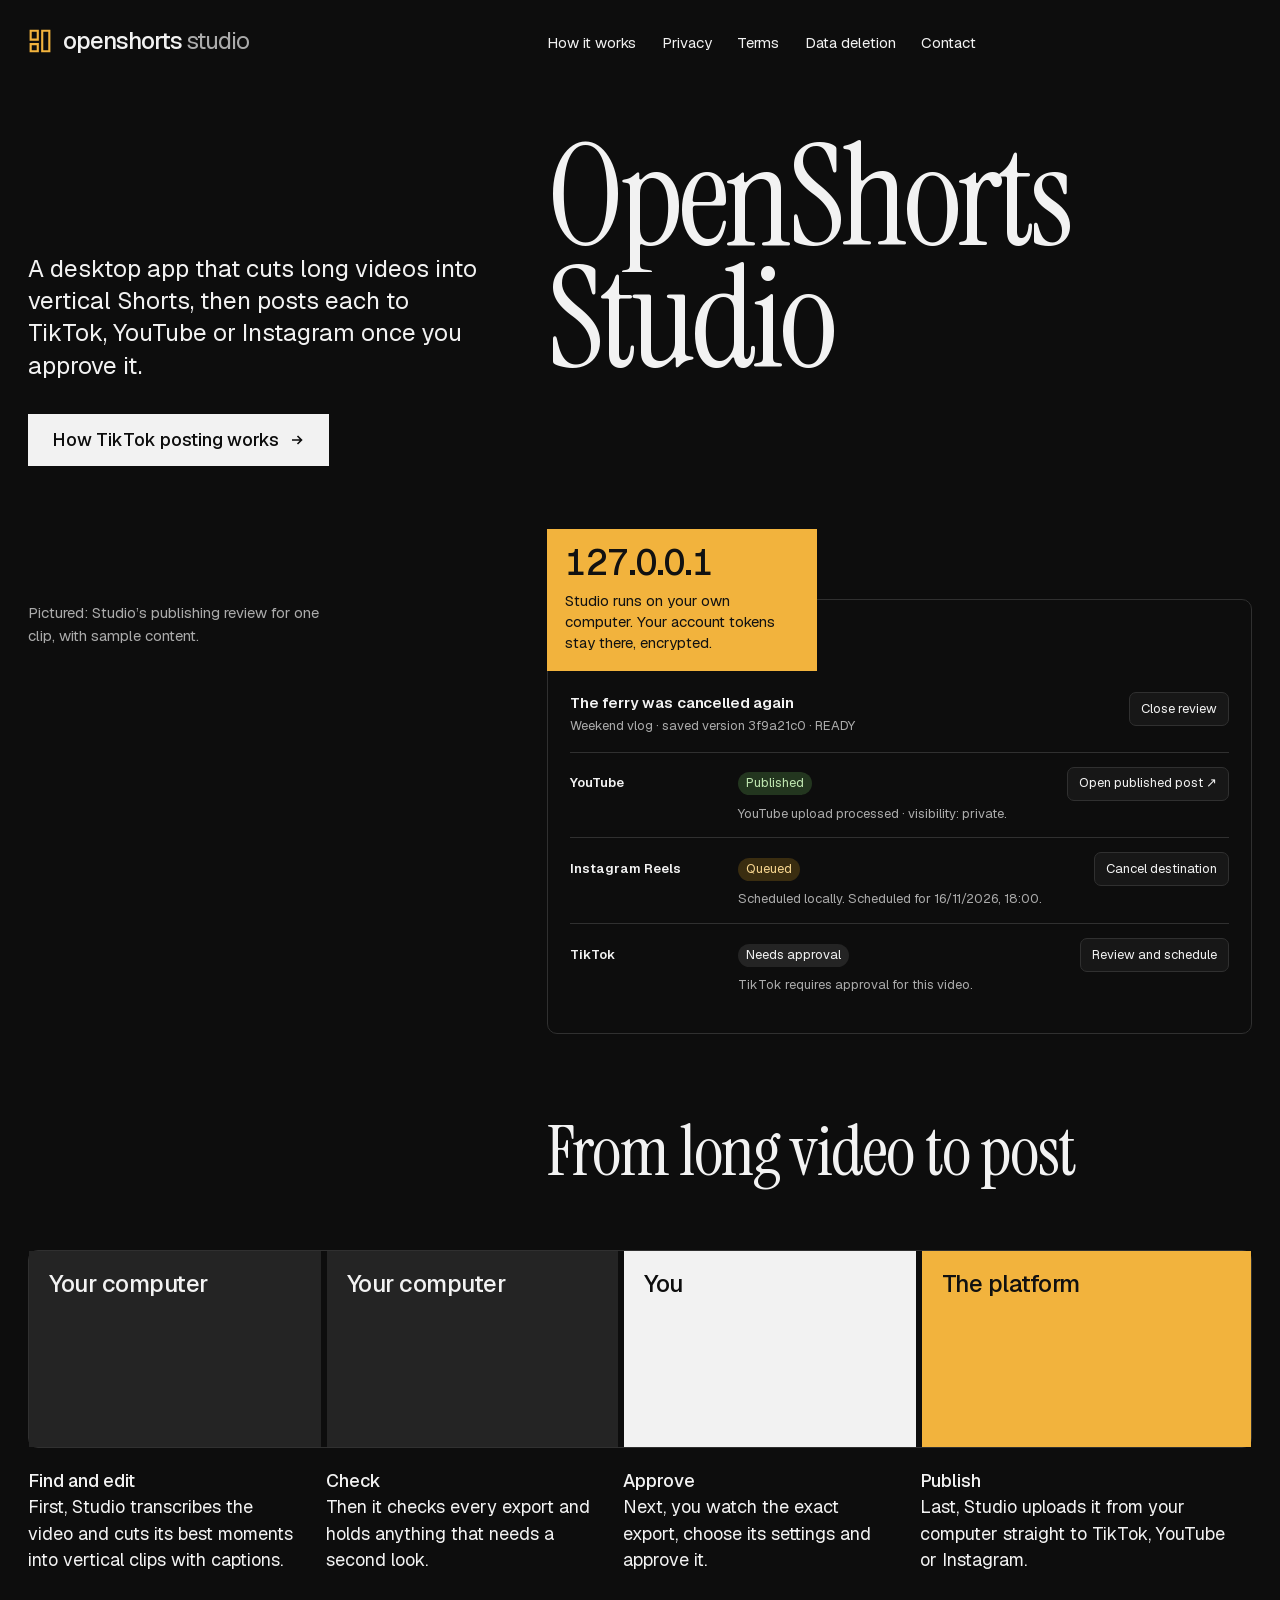
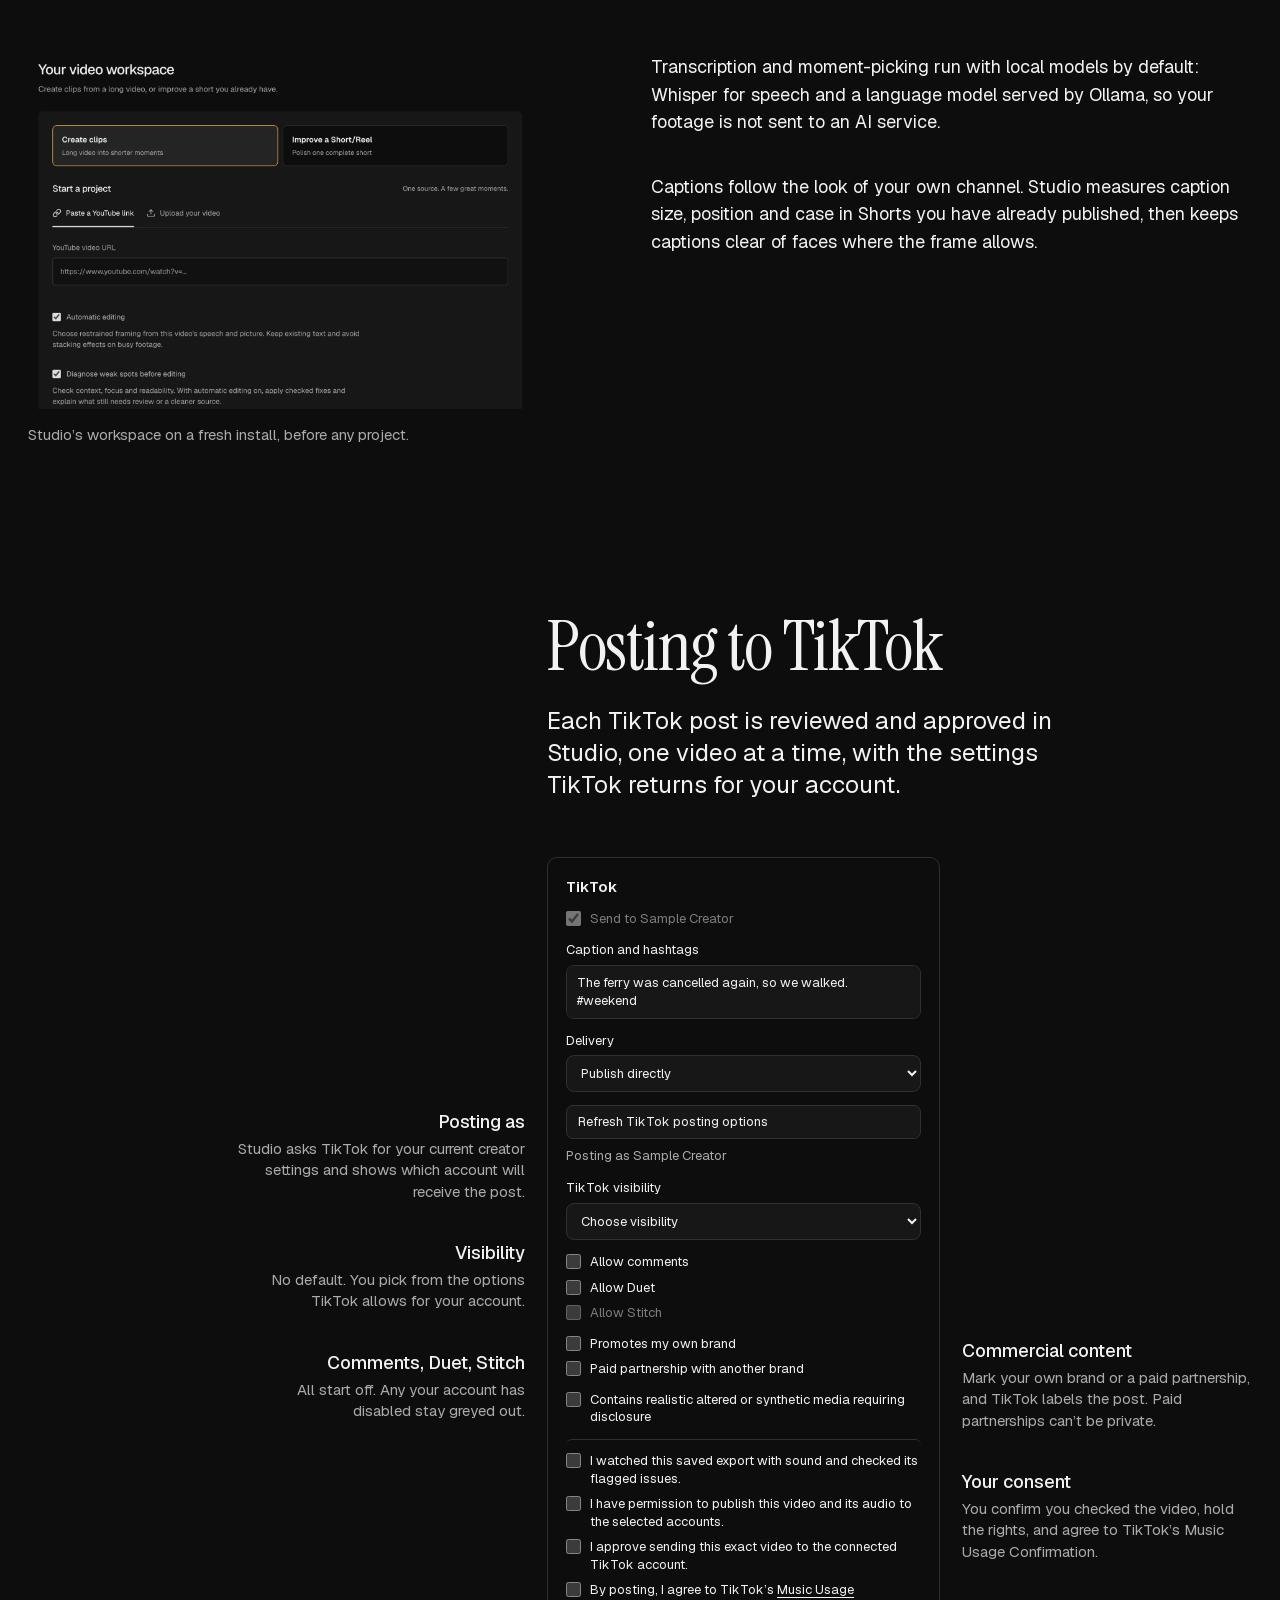
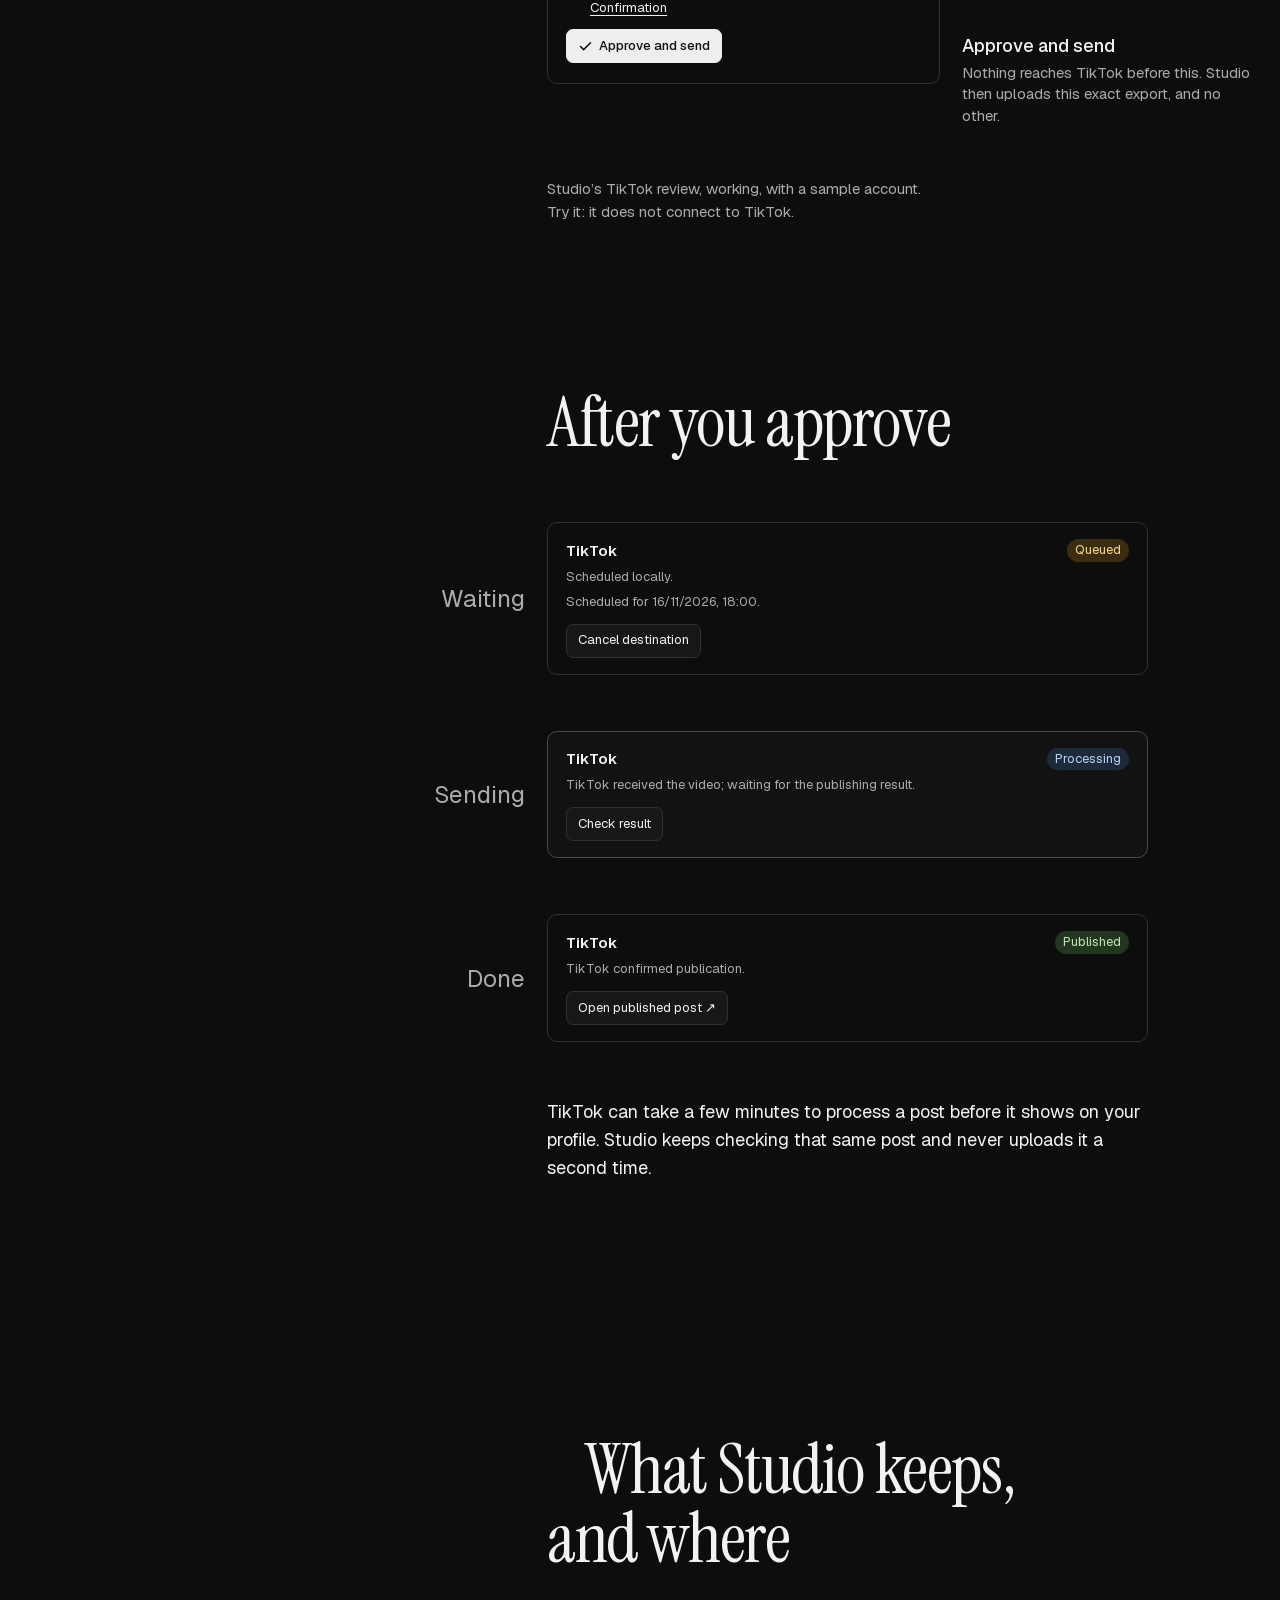
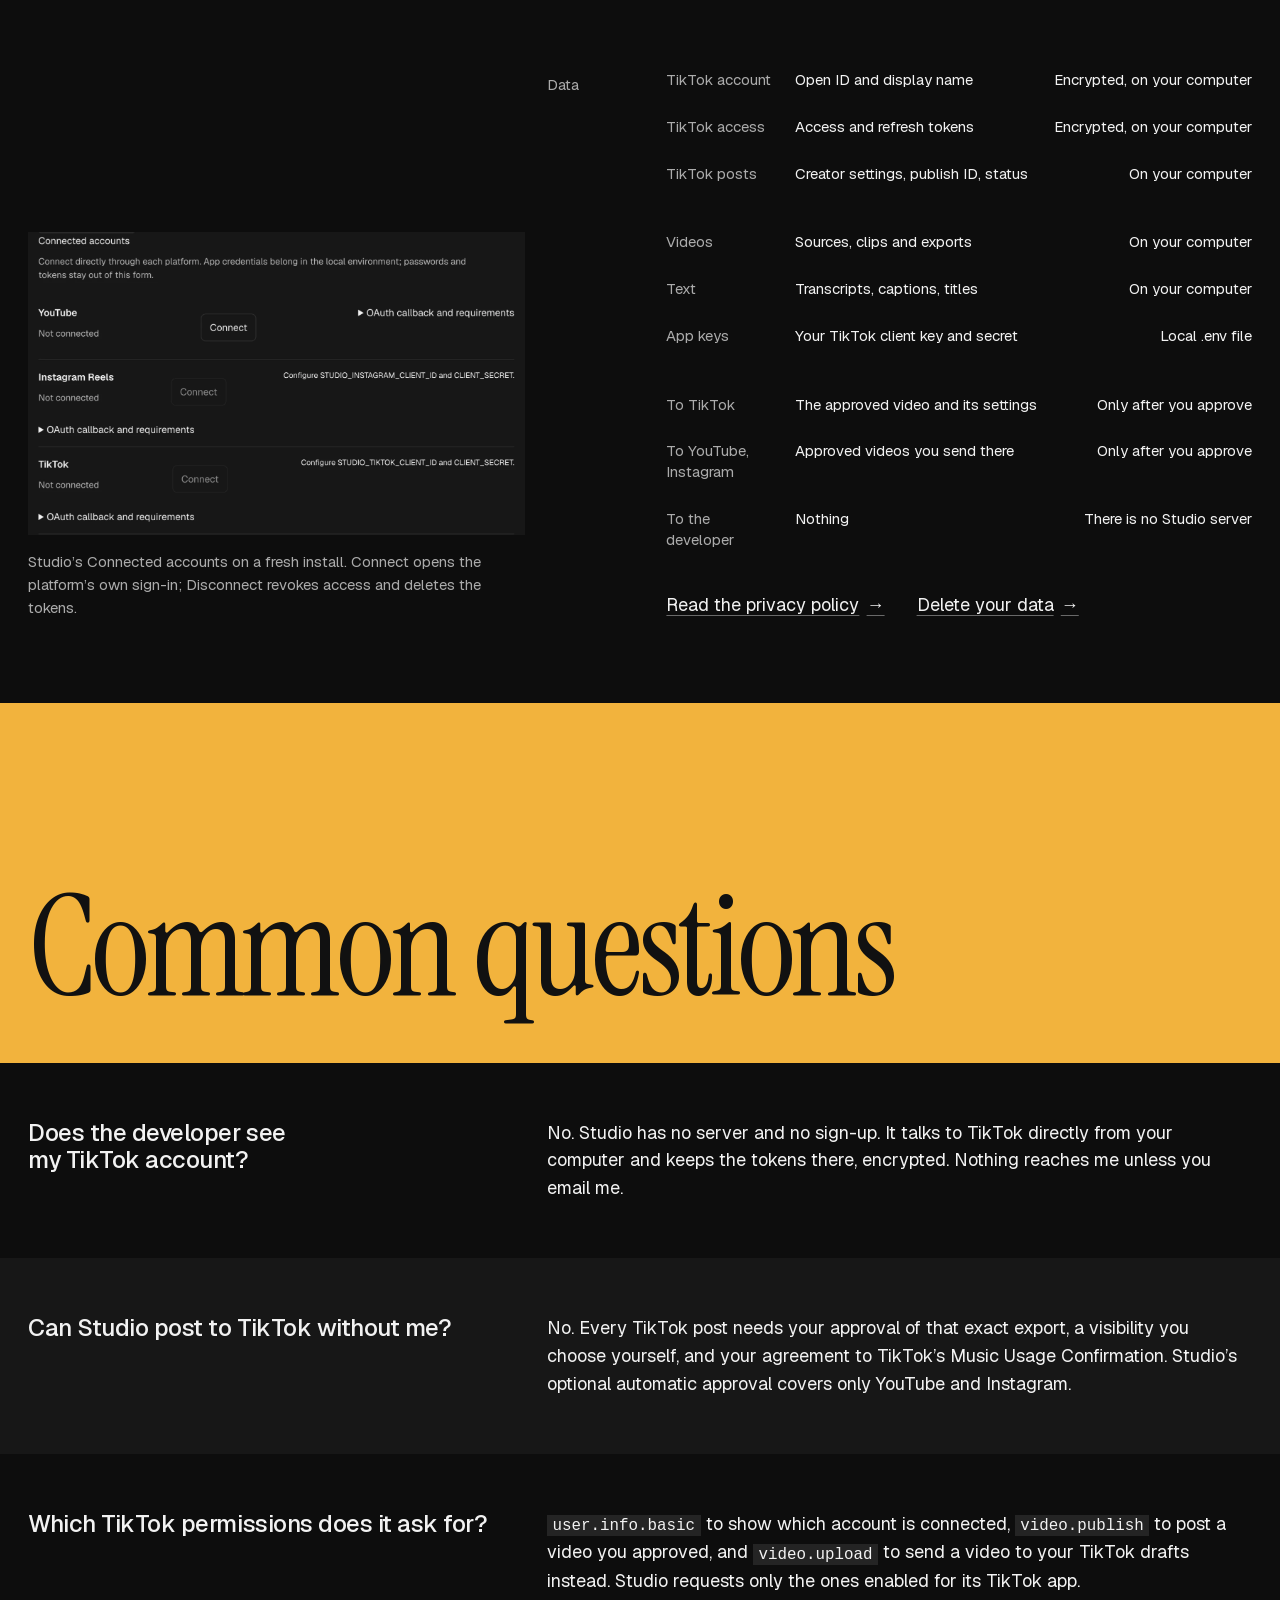
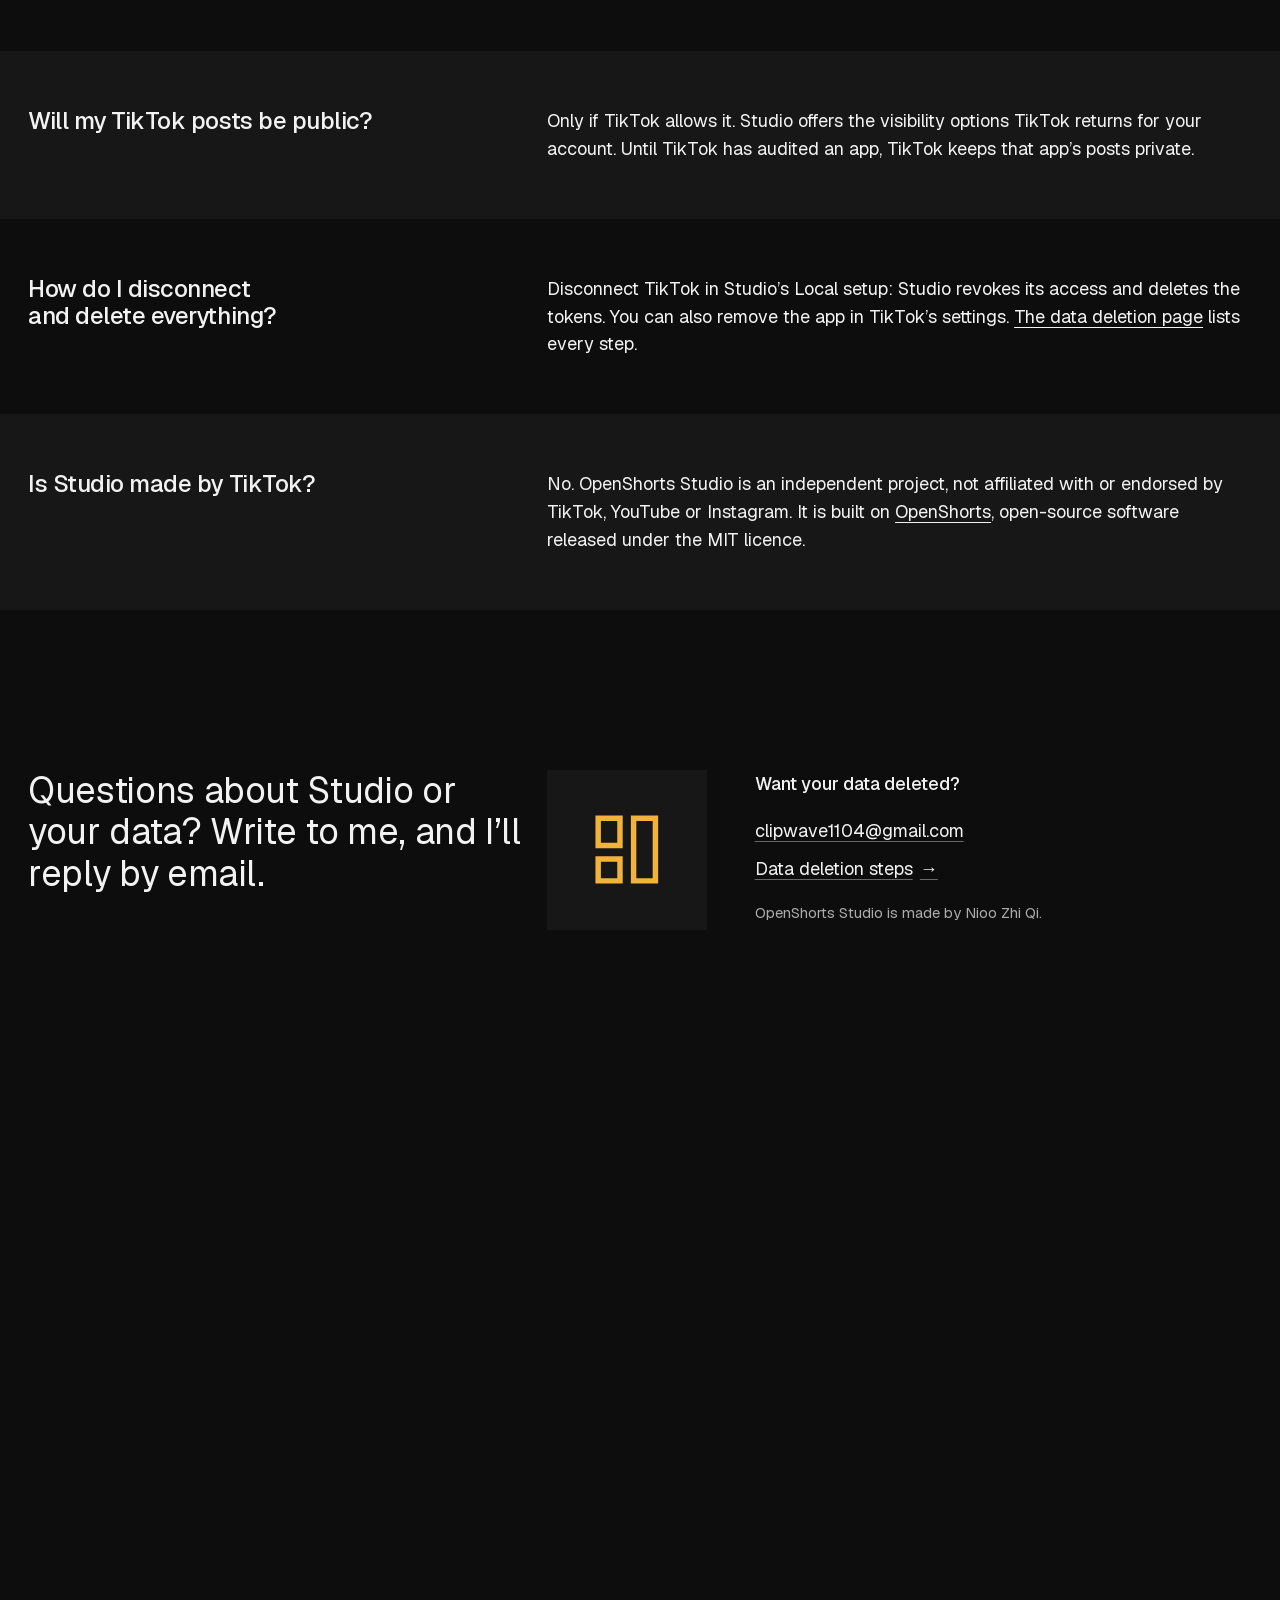
==== index.html @ 095ab3d2 "OpenShorts Studio website: home, privacy, terms, data deletion, contact Static site for GitHub Pages" ====
<!doctype html>
<html lang="en">
<head>
  <meta charset="utf-8">
  <meta name="viewport" content="width=device-width, initial-scale=1">
  <title>OpenShorts Studio</title>
  <meta name="description" content="OpenShorts Studio is a desktop app that cuts long videos into vertical Shorts and posts each one to TikTok, YouTube or Instagram only after you approve it.">
  <link rel="canonical" href="https://zzzzzz02166.github.io/openshorts-studio-site/">
  <meta property="og:title" content="OpenShorts Studio">
  <meta property="og:description" content="Cut long videos into vertical Shorts on your own computer, and post each one only after you approve it.">
  <meta property="og:type" content="website">
  <meta name="theme-color" content="#0d0d0d">
  <link rel="icon" href="assets/mark.svg" type="image/svg+xml">
  <link rel="preload" href="assets/fonts/instrument-serif-400-latin.woff2" as="font" type="font/woff2" crossorigin>
  <link rel="preload" href="assets/fonts/geist-latin.woff2" as="font" type="font/woff2" crossorigin>
  <link rel="stylesheet" href="assets/site.css">
  <script>document.documentElement.classList.add('js')</script>
</head>
<body>
<a class="skip" href="#main">Skip to content</a>
<div class="page">
  <header class="hero">
    <div class="grid bar">
      <a class="wordmark" href="./" aria-label="OpenShorts Studio, home">
        <svg viewBox="0 0 27 29" fill="none" aria-hidden="true"><path d="M3 3h8v10H3zM16 3h8v23h-8zM3 18h8v8H3z" stroke="currentColor" stroke-width="2.4"/></svg>
        <span>openshorts <span>studio</span></span>
      </a>
      <nav class="nav" aria-label="Main">
        <a href="#how">How it works</a>
        <a href="privacy.html">Privacy</a>
        <a href="terms.html">Terms</a>
        <a href="data-deletion.html">Data deletion</a>
        <a href="contact.html">Contact</a>
      </nav>
    </div>
    <div class="grid hero-grid">
      <div class="hero-head">
        <h1 class="display lines"><span class="line"><span data-line style="--i:0">OpenShorts</span></span><span class="line"><span data-line style="--i:1">Studio</span></span></h1>
      </div>
      <div class="hero-talk">
        <p data-rise style="--i:0">A desktop app that cuts long videos into vertical Shorts, then posts each to TikTok, YouTube or Instagram once you approve it.</p>
        <a class="button" href="#tiktok" data-rise style="--i:1">How TikTok posting works <svg width="16" height="16" viewBox="0 0 16 16" aria-hidden="true"><path d="M3 8h9M8.5 4l4 4-4 4" fill="none" stroke="currentColor" stroke-width="1.6"/></svg></a>
      </div>
      <figure class="hero-figure" aria-labelledby="hero-cap">
        <div class="hero-tag" data-rise style="--i:2">
          <strong>127.0.0.1</strong>
          <span>Studio runs on your own computer. Your account tokens stay there, encrypted.</span>
        </div>
        <article class="ui-publish" data-ui data-drift aria-label="Studio publishing review, sample clip">
          <div class="ui-publish-top">
            <div>
              <h3>The ferry was cancelled again</h3>
              <p class="ui-muted">Weekend vlog · saved version 3f9a21c0 · READY</p>
            </div>
            <span class="ui-btn" aria-hidden="true">Close review</span>
          </div>
          <ul class="ui-targets">
            <li><strong>YouTube</strong><span><span class="ui-status is-done">Published</span></span><span class="ui-btn" aria-hidden="true">Open published post ↗</span><p class="ui-msg ui-muted">YouTube upload processed · visibility: private.</p></li>
            <li><strong>Instagram Reels</strong><span><span class="ui-status is-wait">Queued</span></span><span class="ui-btn" aria-hidden="true">Cancel destination</span><p class="ui-msg ui-muted">Scheduled locally. Scheduled for 16/11/2026, 18:00.</p></li>
            <li><strong>TikTok</strong><span><span class="ui-status">Needs approval</span></span><span class="ui-btn" aria-hidden="true">Review and schedule</span><p class="ui-msg ui-muted">TikTok requires approval for this video.</p></li>
          </ul>
        </article>
      </figure>
      <p class="hero-caption" id="hero-cap">Pictured: Studio’s publishing review for one clip, with sample content.</p>
    </div>
  </header>

  <main id="main">
    <section class="section" id="how" aria-labelledby="how-title">
      <div class="grid">
        <h2 class="head on-axis stages-head" id="how-title" data-reveal>From long video to post</h2>
        <div class="stages">
          <div class="stage-bar" data-ui role="img" aria-label="Four stages: two on your computer, one by you, the last at the platform you chose.">
            <div class="stage stage-1" data-reveal style="--d:0"><b>Your computer</b><span class="stage-clause">First, Studio transcribes the video and cuts its best moments into vertical clips with captions.</span></div>
            <div class="stage stage-2" data-reveal style="--d:1"><b>Your computer</b><span class="stage-clause">Then it checks every export and holds anything that needs a second look.</span></div>
            <div class="stage stage-3" data-reveal style="--d:2"><b>You</b><span class="stage-clause">Next, you watch the exact export, choose its settings and approve it.</span></div>
            <div class="stage stage-4" data-reveal style="--d:3"><b>The platform</b><span class="stage-clause">Last, Studio uploads it from your computer straight to TikTok, YouTube or Instagram.</span></div>
          </div>
          <ol class="stage-notes">
            <li data-reveal style="--d:1"><strong>Find and edit</strong>First, Studio transcribes the video and cuts its best moments into vertical clips with captions.</li>
            <li data-reveal style="--d:2"><strong>Check</strong>Then it checks every export and holds anything that needs a second look.</li>
            <li data-reveal style="--d:3"><strong>Approve</strong>Next, you watch the exact export, choose its settings and approve it.</li>
            <li data-reveal style="--d:4"><strong>Publish</strong>Last, Studio uploads it from your computer straight to TikTok, YouTube or Instagram.</li>
          </ol>
        </div>
        <figure class="how-figure" data-reveal>
          <a href="assets/studio-workspace.webp"><img src="assets/studio-workspace.webp" width="1600" height="1146" loading="lazy" alt="Studio’s workspace: Create clips from a long video, with options for automatic editing and for diagnosing weak spots before editing."></a>
          <figcaption>Studio’s workspace on a fresh install, before any project.</figcaption>
        </figure>
        <div class="stages-after">
          <p data-reveal style="--d:1">Transcription and moment-picking run with local models by default: Whisper for speech and a language model served by Ollama, so your footage is not sent to an AI service.</p>
          <p data-reveal style="--d:2">Captions follow the look of your own channel. Studio measures caption size, position and case in Shorts you have already published, then keeps captions clear of faces where the frame allows.</p>
        </div>
      </div>
    </section>

    <section class="section" id="tiktok" aria-labelledby="tiktok-title">
      <div class="grid">
        <div class="on-axis">
          <h2 class="head" id="tiktok-title" data-reveal>Posting to TikTok</h2>
          <p class="lead panel-intro" data-reveal style="--d:1">Each TikTok post is reviewed and approved in Studio, one video at a time, with the settings TikTok returns for your account.</p>
        </div>
        <div class="panel-wrap">
          <div class="notes notes-left">
            <button type="button" class="note" data-note="account" style="top:100px"><b>Posting as</b><span>Studio asks TikTok for your current creator settings and shows which account will receive the post.</span></button>
            <button type="button" class="note" data-note="privacy" style="top:230px"><b>Visibility</b><span>No default. You pick from the options TikTok allows for your account.</span></button>
            <button type="button" class="note" data-note="interactions" style="top:360px"><b>Comments, Duet, Stitch</b><span>All start off. Any your account has disabled stay greyed out.</span></button>
          </div>
          <div class="panel-slot" data-reveal style="--d:1">
            <form class="ui-tiktok" data-ui id="tt-demo" novalidate aria-label="Studio’s TikTok review, sample account">
              <div class="ui-legend">TikTok</div>
              <label class="ui-check"><input type="checkbox" checked disabled> Send to Sample Creator</label>
              <label>Caption and hashtags<textarea maxlength="2200" rows="2">The ferry was cancelled again, so we walked. #weekend</textarea></label>
              <label>Delivery<select id="tt-mode"><option value="draft">Send to drafts · finish in TikTok</option><option value="direct" selected>Publish directly</option></select></label>
              <p class="ui-muted" id="tt-draft" hidden>Open TikTok after delivery to add the final caption, cover or sounds and publish.</p>
              <div class="ui-group" data-part="account" data-direct>
                <button type="button" class="ui-btn" id="tt-refresh">Refresh TikTok posting options</button>
                <p class="ui-muted" id="tt-who">Posting as Sample Creator</p>
              </div>
              <label data-part="privacy" data-direct>TikTok visibility<select id="tt-privacy" required>
                <option value="">Choose visibility</option>
                <option value="PUBLIC_TO_EVERYONE">public to everyone</option>
                <option value="MUTUAL_FOLLOW_FRIENDS">mutual follow friends</option>
                <option value="FOLLOWER_OF_CREATOR">follower of creator</option>
                <option value="SELF_ONLY">self only</option>
              </select></label>
              <div class="ui-group" data-part="interactions" data-direct>
                <label class="ui-check"><input type="checkbox" name="comment"> Allow comments</label>
                <label class="ui-check"><input type="checkbox" name="duet"> Allow Duet</label>
                <label class="ui-check"><input type="checkbox" name="stitch" disabled> Allow Stitch</label>
              </div>
              <div class="ui-group" data-part="commercial" data-direct>
                <label class="ui-check"><input type="checkbox" id="tt-brand"> Promotes my own brand</label>
                <label class="ui-check"><input type="checkbox" id="tt-branded"> Paid partnership with another brand</label>
                <p class="ui-muted" id="tt-brand-note" hidden>TikTok will label this as promotional content or a paid partnership. Paid partnerships cannot use private visibility.</p>
              </div>
              <label class="ui-check"><input type="checkbox"> Contains realistic altered or synthetic media requiring disclosure</label>
              <div class="ui-group ui-group-rule" data-part="consent">
                <label class="ui-check"><input type="checkbox" required> I watched this saved export with sound and checked its flagged issues.</label>
                <label class="ui-check"><input type="checkbox" required> I have permission to publish this video and its audio to the selected accounts.</label>
                <label class="ui-check"><input type="checkbox" required> I approve sending this exact video to the connected TikTok account.</label>
                <label class="ui-check" id="tt-music" data-direct><input type="checkbox" required> <span>By posting, I agree to TikTok’s <a href="https://www.tiktok.com/legal/page/global/music-usage-confirmation/en" target="_blank" rel="noreferrer">Music Usage Confirmation</a><span id="tt-bc" hidden> and <a href="https://www.tiktok.com/legal/page/global/bc-policy/en" target="_blank" rel="noreferrer">Branded Content Policy</a></span></span></label>
              </div>
              <div data-part="approve">
                <button class="ui-btn ui-primary" type="submit"><svg width="15" height="15" viewBox="0 0 24 24" aria-hidden="true"><path d="M20 6 9 17l-5-5" fill="none" stroke="currentColor" stroke-width="2.4" stroke-linecap="round" stroke-linejoin="round"/></svg>Approve and send</button>
                <p id="tt-result" role="status" aria-live="polite"></p>
              </div>
            </form>
          </div>
          <div class="notes notes-right">
            <button type="button" class="note" data-note="commercial" style="top:470px"><b>Commercial content</b><span>Mark your own brand or a paid partnership, and TikTok labels the post. Paid partnerships can’t be private.</span></button>
            <button type="button" class="note" data-note="consent" style="top:620px"><b>Your consent</b><span>You confirm you checked the video, hold the rights, and agree to TikTok’s Music Usage Confirmation.</span></button>
            <button type="button" class="note" data-note="approve" style="top:770px"><b>Approve and send</b><span>Nothing reaches TikTok before this. Studio then uploads this exact export, and no other.</span></button>
          </div>
        </div>
        <p class="panel-caption">Studio’s TikTok review, working, with a sample account. Try it: it does not connect to TikTok.</p>
      </div>
    </section>

    <section class="section" id="after" aria-labelledby="after-title">
      <div class="grid">
        <h2 class="head on-axis" id="after-title" data-reveal>After you approve</h2>
        <div class="states">
          <div class="state">
            <p data-reveal>Waiting</p>
            <article class="ui-row" data-ui data-reveal style="--d:1" aria-label="TikTok destination, queued">
              <div class="ui-row-top"><strong>TikTok</strong><span class="ui-status is-wait">Queued</span></div>
              <p class="ui-muted">Scheduled locally.</p>
              <p class="ui-muted">Scheduled for 16/11/2026, 18:00.</p>
              <div class="ui-row-actions"><span class="ui-btn" aria-hidden="true">Cancel destination</span></div>
            </article>
          </div>
          <div class="state">
            <p data-reveal>Sending</p>
            <article class="ui-row is-hover" data-ui data-reveal style="--d:1" id="row-live" aria-label="TikTok destination, processing">
              <div class="ui-row-top"><strong>TikTok</strong><span class="ui-status is-sending" data-swap="status">Processing</span></div>
              <p class="ui-muted" data-swap="msg">TikTok received the video; waiting for the publishing result.</p>
              <div class="ui-row-actions" data-swap="actions"><button type="button" class="ui-btn" id="row-check">Check result</button></div>
            </article>
          </div>
          <div class="state">
            <p data-reveal>Done</p>
            <article class="ui-row" data-ui data-reveal style="--d:1" aria-label="TikTok destination, published">
              <div class="ui-row-top"><strong>TikTok</strong><span class="ui-status is-done">Published</span></div>
              <p class="ui-muted">TikTok confirmed publication.</p>
              <div class="ui-row-actions"><span class="ui-btn" aria-hidden="true">Open published post ↗</span></div>
            </article>
          </div>
        </div>
        <div class="states-after">
          <p data-reveal>TikTok can take a few minutes to process a post before it shows on your profile. Studio keeps checking that same post and never uploads it a second time.</p>
          <p data-reveal style="--d:1">Choose <strong>Send to drafts</strong> instead, and the video goes to your TikTok inbox, where you finish and post it in the TikTok app.</p>
        </div>
      </div>
    </section>

    <section class="section" id="data" aria-labelledby="data-title">
      <div class="grid">
        <h2 class="head data-head" id="data-title" data-reveal><span class="indent">What Studio keeps,</span> and where</h2>
        <div class="data-body">
          <figure class="data-figure" data-reveal style="--d:1">
            <a href="assets/studio-connected-accounts.webp"><img src="assets/studio-connected-accounts.webp" width="1400" height="855" loading="lazy" alt="Studio’s Connected accounts on a fresh install: YouTube, Instagram Reels and TikTok, each not connected, with a Connect button and a note to configure the app’s client ID and secret in the local environment."></a>
            <figcaption>Studio’s Connected accounts on a fresh install. Connect opens the platform’s own sign-in; Disconnect revokes access and deletes the tokens.</figcaption>
          </figure>
          <div class="data-table-wrap" data-reveal style="--d:2">
            <p class="data-label" aria-hidden="true">Data</p>
            <div>
              <table class="data-table">
                <caption class="sr-only">What Studio stores, where, and who receives it</caption>
                <tbody>
                  <tr><th scope="row">TikTok account</th><td>Open ID and display name</td><td>Encrypted, on your computer</td></tr>
                  <tr><th scope="row">TikTok access</th><td>Access and refresh tokens</td><td>Encrypted, on your computer</td></tr>
                  <tr><th scope="row">TikTok posts</th><td>Creator settings, publish ID, status</td><td>On your computer</td></tr>
                  <tr class="group"><th scope="row">Videos</th><td>Sources, clips and exports</td><td>On your computer</td></tr>
                  <tr><th scope="row">Text</th><td>Transcripts, captions, titles</td><td>On your computer</td></tr>
                  <tr><th scope="row">App keys</th><td>Your TikTok client key and secret</td><td>Local .env file</td></tr>
                  <tr class="group"><th scope="row">To TikTok</th><td>The approved video and its settings</td><td>Only after you approve</td></tr>
                  <tr><th scope="row">To YouTube, Instagram</th><td>Approved videos you send there</td><td>Only after you approve</td></tr>
                  <tr><th scope="row">To the developer</th><td>Nothing</td><td>There is no Studio server</td></tr>
                </tbody>
              </table>
              <p class="data-links"><a class="arrow-link" href="privacy.html">Read the privacy policy <span aria-hidden="true">→</span></a><a class="arrow-link" href="data-deletion.html">Delete your data <span aria-hidden="true">→</span></a></p>
            </div>
          </div>
        </div>
      </div>
    </section>

    <section id="questions" aria-labelledby="faq-title">
      <div class="grid faq-title"><h2 id="faq-title" data-reveal>Common questions</h2></div>
      <div class="qa grid">
        <h3 data-reveal>Does the developer see my TikTok account?</h3>
        <div data-reveal style="--d:1"><p>No. Studio has no server and no sign-up. It talks to TikTok directly from your computer and keeps the tokens there, encrypted. Nothing reaches me unless you email me.</p></div>
      </div>
      <div class="qa grid">
        <h3 data-reveal>Can Studio post to TikTok without me?</h3>
        <div data-reveal style="--d:1"><p>No. Every TikTok post needs your approval of that exact export, a visibility you choose yourself, and your agreement to TikTok’s Music Usage Confirmation. Studio’s optional automatic approval covers only YouTube and Instagram.</p></div>
      </div>
      <div class="qa grid">
        <h3 data-reveal>Which TikTok permissions does it ask for?</h3>
        <div data-reveal style="--d:1"><p><code>user.info.basic</code> to show which account is connected, <code>video.publish</code> to post a video you approved, and <code>video.upload</code> to send a video to your TikTok drafts instead. Studio requests only the ones enabled for its TikTok app.</p></div>
      </div>
      <div class="qa grid">
        <h3 data-reveal>Will my TikTok posts be public?</h3>
        <div data-reveal style="--d:1"><p>Only if TikTok allows it. Studio offers the visibility options TikTok returns for your account. Until TikTok has audited an app, TikTok keeps that app’s posts private.</p></div>
      </div>
      <div class="qa grid">
        <h3 data-reveal>How do I disconnect and delete everything?</h3>
        <div data-reveal style="--d:1"><p>Disconnect TikTok in Studio’s Local setup: Studio revokes its access and deletes the tokens. You can also remove the app in TikTok’s settings. <a href="data-deletion.html">The data deletion page</a> lists every step.</p></div>
      </div>
      <div class="qa grid">
        <h3 data-reveal>Is Studio made by TikTok?</h3>
        <div data-reveal style="--d:1"><p>No. OpenShorts Studio is an independent project, not affiliated with or endorsed by TikTok, YouTube or Instagram. It is built on <a href="https://github.com/mutonby/openshorts">OpenShorts</a>, open-source software released under the MIT licence.</p></div>
      </div>
    </section>

    <section class="grid contact" id="contact" aria-labelledby="contact-title">
      <h2 class="sr-only" id="contact-title">Contact</h2>
      <p class="contact-line" data-reveal>Questions about Studio or your data? Write to me, and I’ll reply by email.</p>
      <div class="contact-mark" data-reveal style="--d:1" aria-hidden="true"><svg viewBox="0 0 27 29" fill="none"><path d="M3 3h8v10H3zM16 3h8v23h-8zM3 18h8v8H3z" stroke="currentColor" stroke-width="2"/></svg></div>
      <div class="contact-links" data-reveal style="--d:2">
        <b>Want your data deleted?</b>
        <a class="arrow-link" href="mailto:clipwave1104@gmail.com">clipwave1104@gmail.com</a>
        <a class="arrow-link" href="data-deletion.html">Data deletion steps <span aria-hidden="true">→</span></a>
        <p class="small">OpenShorts Studio is made by Nioo Zhi Qi.</p>
      </div>
    </section>
  </main>
</div>

<footer class="footer">
  <div class="grid footer-cols">
    <ul class="footer-col">
      <li>Studio</li>
      <li><a href="#how">How it works</a></li>
      <li><a href="#tiktok">Posting to TikTok</a></li>
      <li><a href="#data">Your data</a></li>
      <li><a href="#questions">Questions</a></li>
    </ul>
    <ul class="footer-col">
      <li>Policies</li>
      <li><a href="privacy.html">Privacy policy</a></li>
      <li><a href="terms.html">Terms of service</a></li>
      <li><a href="data-deletion.html">Data deletion</a></li>
    </ul>
    <ul class="footer-col">
      <li>Contact</li>
      <li><a href="mailto:clipwave1104@gmail.com">clipwave1104@gmail.com</a></li>
      <li><a href="contact.html">Contact page</a></li>
    </ul>
    <div class="footer-col">
      <ul class="footer-about"><li>About</li></ul>
      <p>Built on OpenShorts, open-source software under the MIT licence. Not affiliated with or endorsed by TikTok, YouTube or Instagram.</p>
    </div>
  </div>
  <div></div>
  <div>
    <div class="footer-word" aria-hidden="true">
      <svg class="word-one" viewBox="0 0 1000 118"><text x="0" y="88" textLength="1000" lengthAdjust="spacing" font-family="Geist, Arial, sans-serif" font-weight="500" font-size="117" letter-spacing="-5" fill="currentColor">openshorts studio</text></svg>
      <svg class="word-two" viewBox="0 0 1000 380"><text x="0" y="150" textLength="1000" lengthAdjust="spacing" font-family="Geist, Arial, sans-serif" font-weight="500" font-size="196" letter-spacing="-8" fill="currentColor">openshorts</text><text x="0" y="345" textLength="560" lengthAdjust="spacing" font-family="Geist, Arial, sans-serif" font-weight="500" font-size="196" letter-spacing="-8" fill="currentColor">studio</text></svg>
    </div>
    <p class="footer-legal">© 2026 Nioo Zhi Qi. TikTok, YouTube and Instagram are trademarks of their respective owners. Fonts: Geist and Instrument Serif, SIL Open Font License.</p>
  </div>
</footer>
<script src="assets/site.js" defer></script>
</body>
</html>
---- assets/site.css ----
/* OpenShorts Studio — public site.
   Tokens are Studio's own: the dashboard's dark ground and panels, Geist for text,
   Instrument Serif for display, the amber of the Studio mark. */

@font-face {
  font-family: "Geist";
  src: url("fonts/geist-latin.woff2") format("woff2");
  font-weight: 100 900;
  font-style: normal;
  font-display: swap;
}
@font-face {
  font-family: "Instrument Serif";
  src: url("fonts/instrument-serif-400-latin.woff2") format("woff2");
  font-weight: 400;
  font-style: normal;
  font-display: swap;
}

:root {
  color-scheme: dark;
  --bg: #0d0d0d;
  --surface: #171717;
  --raised: #242424;
  --ink: #f2f2f2;
  --muted: #ababab;
  --rule: #303030;          /* only inside interface fragments and tables */
  --accent: #f2b33d;        /* the Studio mark */
  --accent-ink: #111111;
  --paper: #f2f2f2;
  --paper-ink: #0d0d0d;
  --paper-muted: #474747;

  --font-display: "Instrument Serif", Georgia, "Times New Roman", serif;
  --font-text: "Geist", -apple-system, BlinkMacSystemFont, "Segoe UI", Arial, sans-serif;

  --step-small: 0.9375rem;                                     /* 15 */
  --step-body: 1.125rem;                                       /* 18 */
  --step-lead: 1.5rem;                                         /* 24 */
  --step-figure: 2.25rem;                                      /* 36 */
  --step-head: clamp(2.625rem, 1.5rem + 3.6vw, 4.5rem);        /* 42-72 */
  --step-display: clamp(4.5rem, 1.2rem + 9.6vw, 9.5rem);       /* 72-152 */

  --margin: clamp(1.25rem, 2.2vw, 2rem);
  --gutter: clamp(1rem, 1.7vw, 1.5rem);
  --section: clamp(7.5rem, 13vw, 13rem);
  --radius: 0px;

  --ease-out: cubic-bezier(0.22, 1, 0.36, 1);
  --ease-expo: cubic-bezier(0.16, 1, 0.3, 1);
  --ease-in-out: cubic-bezier(0.76, 0, 0.24, 1);
  --t-press: 140ms;
  --t-hover: 180ms;
  --t-ui: 240ms;
}

/* ---------- reset ---------- */
*, *::before, *::after { box-sizing: border-box; }
html { -webkit-text-size-adjust: 100%; text-size-adjust: 100%; background: var(--paper); }
body {
  margin: 0;
  background: var(--bg);
  color: var(--ink);
  font-family: var(--font-text);
  font-size: var(--step-body);
  line-height: 1.55;
  -webkit-font-smoothing: antialiased;
  text-rendering: optimizeLegibility;
}
h1, h2, h3, h4, p, figure, blockquote, ul, ol, dl, dd { margin: 0; }
ul[class], ol[class] { padding: 0; list-style: none; }
img, svg, video { display: block; max-width: 100%; }
button, input, select, textarea { font: inherit; color: inherit; }
a { color: inherit; text-underline-offset: 0.2em; text-decoration-thickness: 0.07em; }
code { font-family: ui-monospace, "SF Mono", Menlo, Consolas, monospace; font-size: 0.88em; background: var(--raised); padding: 0.1em 0.35em; overflow-wrap: anywhere; }
:target { scroll-margin-top: 2rem; }
::selection { background: var(--accent); color: var(--accent-ink); }
:focus-visible { outline: 2px solid var(--accent); outline-offset: 3px; }
.sr-only { position: absolute; width: 1px; height: 1px; overflow: hidden; clip-path: inset(50%); white-space: nowrap; }
.skip { position: absolute; left: var(--margin); top: -4rem; z-index: 10; background: var(--accent); color: var(--accent-ink); padding: 0.6rem 1rem; text-decoration: none; }
.skip:focus { top: 1rem; }

h1, h2, h3 { font-weight: 400; text-wrap: balance; }
p { max-width: 64ch; text-wrap: pretty; }
p + p { margin-top: 0.9em; }
.muted { color: var(--muted); }
.small { font-size: var(--step-small); line-height: 1.5; }
.nums { font-variant-numeric: tabular-nums; }

/* ---------- frame: 12 columns, the axis at column 6 (41.7%) ---------- */
.grid {
  display: grid;
  grid-template-columns: repeat(12, minmax(0, 1fr));
  column-gap: var(--gutter);
  padding-inline: var(--margin);
}
.page { position: relative; z-index: 1; background: var(--bg); }

/* ---------- top bar (every page): wordmark left, links from the axis ---------- */
.bar { padding-top: clamp(1.25rem, 2.2vw, 2rem); align-items: start; row-gap: 1rem; }
.wordmark {
  grid-column: 1 / 6;
  display: inline-flex; align-items: center; gap: 0.7rem;
  font-size: var(--step-lead); font-weight: 500; letter-spacing: -0.045em; line-height: 1;
  text-decoration: none; color: var(--ink); justify-self: start;
}
.wordmark svg { color: var(--accent); flex: none; width: 24px; height: 26px; }
.wordmark span span { color: var(--muted); font-weight: 400; }
.nav { grid-column: 6 / -1; display: flex; flex-wrap: wrap; gap: 0.35rem 1.6rem; font-size: var(--step-small); padding-top: 0.2rem; }
.nav a { text-decoration: underline; text-decoration-color: transparent; transition: text-decoration-color var(--t-hover) ease, color var(--t-hover) ease; }
.nav a:hover, .nav a[aria-current="page"] { text-decoration-color: currentColor; }
.nav a[aria-current="page"] { color: var(--accent); }

/* ---------- buttons and links ---------- */
.button {
  display: inline-flex; align-items: center; justify-content: center; gap: 0.6rem;
  min-height: 3.25rem; padding: 0 1.5rem;
  background: var(--ink); color: var(--bg);
  font-weight: 500; text-decoration: none; border: 0; border-radius: var(--radius); cursor: pointer;
  transition: transform var(--t-press) var(--ease-out), background-color var(--t-hover) ease;
}
.button:hover { background: #ffffff; }
.button:active { transform: scale(0.97); }
.button svg { transition: transform var(--t-ui) var(--ease-out); }
.button:hover svg { transform: translateX(3px); }
.arrow-link { display: inline-flex; gap: 0.45rem; align-items: baseline; text-decoration: underline; text-decoration-color: color-mix(in srgb, currentColor 40%, transparent); transition: text-decoration-color var(--t-hover) ease; }
.arrow-link:hover { text-decoration-color: currentColor; }

/* ---------- hero: narrow talk, wide headline ---------- */
.hero { position: relative; min-height: 100svh; overflow: clip; }
.hero-grid { padding-top: 0; align-items: start; }
.hero-talk { grid-column: 1 / 6; grid-row: 1; padding-top: 22svh; display: grid; gap: 2rem; align-content: start; }
.hero-talk p { font-size: var(--step-lead); line-height: 1.35; max-width: 30ch; }
.hero-talk .button { justify-self: start; }
.hero-head { grid-column: 6 / -1; grid-row: 1; padding-top: 9svh; }
.display { font-family: var(--font-display); font-size: var(--step-display); line-height: 0.86; letter-spacing: -0.03em; }
.lines .line { display: block; overflow: hidden; padding-bottom: 0.1em; margin-bottom: -0.1em; }
.lines [data-line] { display: block; }
.hero-figure { grid-column: 6 / -1; grid-row: 2; position: relative; margin-top: clamp(2rem, 7svh, 5rem); }
.hero-figure .ui-publish { padding-top: 5.75rem; }
.hero-figure [data-ui] { will-change: transform; }
.hero-tag {
  position: relative; z-index: 2; width: 270px; margin-bottom: -4.5rem;
  background: var(--accent); color: var(--accent-ink); padding: 1rem 1.15rem 1.15rem;
}
.hero-tag strong { display: block; font-size: var(--step-figure); line-height: 1; letter-spacing: -0.03em; font-weight: 500; font-variant-numeric: tabular-nums; }
.hero-tag span { display: block; margin-top: 0.55rem; font-size: var(--step-small); line-height: 1.4; }
.hero-caption { grid-column: 1 / 5; grid-row: 2; align-self: start; margin-top: calc(clamp(2rem, 7svh, 5rem) + 4.5rem); color: var(--muted); font-size: var(--step-small); max-width: 30ch; }

/* ---------- sections ---------- */
.section { padding-block: calc(var(--section) / 2); }
.head { font-family: var(--font-display); font-size: var(--step-head); line-height: 0.98; letter-spacing: -0.02em; }
.on-axis { grid-column: 6 / -1; }
.left-zone { grid-column: 1 / 6; }
.lead { font-size: var(--step-lead); line-height: 1.32; max-width: 34ch; }

/* how it works: the stages as one bar */
.stages-head { margin-bottom: 4rem; }
.stages { grid-column: 1 / -1; }
.stage-bar { display: flex; gap: 6px; height: 22vh; min-height: 150px; }
.stage { flex: 1 1 0; position: relative; padding: 1.25rem; transform-origin: left center; }
.stage b { display: block; font-weight: 500; font-size: var(--step-lead); line-height: 1.05; letter-spacing: -0.02em; }
.stage-1, .stage-2 { background: var(--raised); color: var(--ink); }
.stage-3 { background: var(--ink); color: var(--bg); }
.stage-4 { background: var(--accent); color: var(--accent-ink); flex-grow: 1.15; }
.stage-notes { display: flex; gap: 6px; margin-top: 1.25rem; }
.stage-notes li { flex: 1 1 0; padding-right: 1.5rem; font-size: var(--step-body); line-height: 1.45; }
.stage-notes li:last-child { flex-grow: 1.15; }
.stage-notes strong { display: block; font-weight: 500; }
.how-figure { grid-column: 1 / 6; margin-top: 5rem; }
.how-figure figcaption, .data-figure figcaption { margin-top: 0.9rem; color: var(--muted); font-size: var(--step-small); }
.stages-after { grid-column: 7 / -1; margin-top: 5rem; display: grid; gap: 1.25rem; align-content: start; }
.shot, figure img { width: 100%; height: auto; background: var(--surface); }

/* TikTok posting: panel with margin notes */
.panel-wrap { grid-column: 1 / -1; display: grid; grid-template-columns: repeat(12, minmax(0, 1fr)); column-gap: var(--gutter); margin-top: 3.5rem; position: relative; }
.panel-intro { margin-top: 1.5rem; }
.panel-slot { grid-column: 6 / 10; grid-row: 1; }
.notes { grid-row: 1; position: relative; }
.notes-left { grid-column: 1 / 6; text-align: right; }
.notes-right { grid-column: 10 / -1; }
.note { position: absolute; width: min(24ch, 100%); padding: 0.5rem 0; border: 0; background: none; text-align: inherit; cursor: default; }
.notes-left .note { right: 0; }
.notes-right .note { left: 0; }
.note b { display: block; font-weight: 500; font-size: var(--step-body); line-height: 1.3; transition: color var(--t-hover) ease; }
.note span { display: block; margin-top: 0.3rem; font-size: var(--step-small); line-height: 1.45; color: var(--muted); }
.note:hover b, .note:focus-visible b, .note.is-active b { color: var(--accent); }
.panel-caption { grid-column: 6 / 10; margin-top: 1.25rem; color: var(--muted); font-size: var(--step-small); }

/* after you approve: one row, three states */
.states { grid-column: 1 / -1; display: grid; gap: 3.5rem; margin-top: 4rem; }
.state { display: grid; grid-template-columns: repeat(12, minmax(0, 1fr)); column-gap: var(--gutter); align-items: center; }
.state > p { grid-column: 1 / 6; justify-self: end; max-width: none; font-size: var(--step-lead); color: var(--muted); }
.state > [data-ui] { grid-column: 6 / 12; }
.states-after { grid-column: 6 / 12; margin-top: 3.5rem; display: grid; gap: 1rem; }

/* your data: statement, table pushed right */
.data-head { grid-column: 6 / -1; }
.data-head .indent { display: block; padding-left: 3vw; }
.data-body { grid-column: 1 / -1; display: grid; grid-template-columns: repeat(12, minmax(0, 1fr)); column-gap: var(--gutter); margin-top: 6rem; align-items: end; }
.data-figure { grid-column: 1 / 6; }
.data-table-wrap { grid-column: 6 / -1; display: grid; grid-template-columns: minmax(0, 1fr) minmax(0, 6fr); column-gap: var(--gutter); }
.data-label { font-size: var(--step-small); color: var(--muted); padding-top: 0.2rem; }
.data-table { width: 100%; border-collapse: collapse; font-size: var(--step-small); line-height: 1.4; }
.data-table th, .data-table td { padding: 0 0 1.6rem; text-align: left; vertical-align: top; font-weight: 400; }
.data-table th { color: var(--muted); width: 22%; padding-right: 1rem; }
.data-table td:last-child { text-align: right; padding-left: 1rem; }
.data-table .group th, .data-table .group td { padding-top: 1.4rem; }
.data-table caption { caption-side: top; text-align: left; font-weight: 500; padding: 0 0 1rem; color: var(--ink); }
.data-links { margin-top: 1rem; display: flex; flex-wrap: wrap; gap: 0.5rem 2rem; }

/* questions: a band per question */
.faq-title { background: var(--accent); color: var(--accent-ink); min-height: 40svh; display: grid; align-content: end; padding-bottom: clamp(2rem, 4vw, 3.5rem); }
.faq-title h2 { grid-column: 1 / -1; font-family: var(--font-display); font-size: var(--step-display); line-height: 0.9; letter-spacing: -0.03em; }
.qa { padding-block: 3.5rem; }
.qa:nth-of-type(odd) { background: var(--surface); }
.qa h3 { grid-column: 1 / 6; font-size: var(--step-lead); line-height: 1.15; font-weight: 500; letter-spacing: -0.02em; padding-right: 2rem; }
.qa div { grid-column: 6 / -1; font-size: var(--step-body); line-height: 1.55; }

/* contact: sentence, mark, two links */
.contact { padding-top: 10rem; padding-bottom: 7.5rem; align-items: start; }
.contact-line { grid-column: 1 / 6; font-size: var(--step-figure); line-height: 1.15; letter-spacing: -0.01em; max-width: 22ch; }
.contact-mark { grid-column: 6 / 8; width: 100%; max-width: 160px; aspect-ratio: 1; background: var(--surface); display: grid; place-items: center; }
.contact-mark svg { width: 46%; height: auto; color: var(--accent); }
.contact-links { grid-column: 8 / -1; display: grid; gap: 0.6rem; align-content: start; font-size: var(--step-body); }
.contact-links b { font-weight: 500; margin-bottom: 0.6rem; }
.contact-links .small { margin-top: 0.6rem; color: var(--muted); }

/* ---------- footer: columns above, wordmark below ---------- */
.footer {
  position: sticky; bottom: 0; z-index: 0;
  min-height: 100svh; display: grid; grid-template-rows: auto 1fr auto;
  background: var(--paper); color: var(--paper-ink);
  padding: 2.5rem 0 1.25rem;
}
.footer ::selection { background: var(--paper-ink); color: var(--paper); }
.footer :focus-visible { outline-color: var(--paper-ink); }
.footer-cols { row-gap: 2rem; }
.footer-col { font-size: var(--step-small); line-height: 1.6; }
.footer-col:nth-child(1) { grid-column: 1 / 3; }
.footer-col:nth-child(2) { grid-column: 3 / 6; }
.footer-col:nth-child(3) { grid-column: 6 / 9; }
.footer-col:nth-child(4) { grid-column: 9 / -1; }
.footer-col li:first-child { font-weight: 500; }
.footer-col li + li, .footer-col p { color: var(--paper-muted); }
.footer-col a { text-decoration: underline; text-decoration-color: transparent; transition: text-decoration-color var(--t-hover) ease, color var(--t-hover) ease; }
.footer-col a:hover { color: var(--paper-ink); text-decoration-color: currentColor; }
.footer-word { padding-inline: var(--margin); }
.footer-word svg { width: 100%; height: auto; color: var(--paper-ink); }
.footer-legal { padding-inline: var(--margin); margin-top: 1.25rem; font-size: 0.8125rem; color: var(--paper-muted); max-width: none; }

/* ---------- documents (privacy, terms, deletion, contact) ---------- */
.doc-head { padding-top: clamp(5rem, 14svh, 9rem); padding-bottom: clamp(3rem, 7vw, 6rem); align-items: end; }
.doc-head h1 { grid-column: 6 / -1; font-family: var(--font-display); font-size: var(--step-head); line-height: 0.9; letter-spacing: -0.03em; }
.doc-head .standfirst { grid-column: 6 / -1; margin-top: 2rem; font-size: var(--step-lead); line-height: 1.32; max-width: 36ch; }
.doc-meta { grid-column: 1 / 5; grid-row: 1; align-self: end; font-size: var(--step-small); color: var(--muted); }
.doc-body { padding-bottom: var(--section); align-items: start; }
.doc-aside { grid-column: 1 / 5; position: sticky; top: 2rem; font-size: var(--step-small); line-height: 1.5; }
.doc-aside p { color: var(--muted); margin-bottom: 0.8rem; font-size: var(--step-small); }
.doc-aside ol { display: grid; gap: 0.35rem; }
.doc-aside a { color: var(--muted); text-decoration: none; transition: color var(--t-hover) ease; }
.doc-aside a:hover, .doc-aside a.is-current { color: var(--ink); }
.doc-text { grid-column: 6 / -1; max-width: 68ch; }
.doc-text section + section { margin-top: 4.5rem; }
.doc-text h2 { font-family: var(--font-display); font-size: var(--step-figure); line-height: 1; letter-spacing: -0.015em; margin-bottom: 1.25rem; }
.doc-text h3 { font-weight: 500; font-size: var(--step-body); margin: 2rem 0 0.6rem; }
.doc-text p, .doc-text li { font-size: var(--step-body); line-height: 1.6; }
.doc-text ul, .doc-text ol:not([class]) { padding-left: 1.2em; margin: 0.9em 0; display: grid; gap: 0.5em; }
.doc-text p + ul, .doc-text ul + p { margin-top: 0.9em; }
.doc-text .short { background: var(--surface); padding: 1.25rem 1.4rem; margin-bottom: 1.5rem; }
.doc-text .short p { max-width: none; }
.doc-text table { width: 100%; border-collapse: collapse; margin: 1.25rem 0; font-size: var(--step-small); line-height: 1.45; }
.doc-text th, .doc-text td { text-align: left; vertical-align: top; padding: 0.75rem 1rem 0.75rem 0; border-bottom: 1px solid var(--rule); }
.doc-text th { font-weight: 500; }
.doc-text thead th { color: var(--muted); font-size: var(--step-small); font-weight: 400; }
.steps { counter-reset: step; display: grid; gap: 3.5rem; }
.steps > li { list-style: none; }
.email-big { font-size: var(--step-lead); text-decoration: underline; text-decoration-thickness: 0.06em; overflow-wrap: anywhere; }

/* ---------- interface fragments (Studio's own look: rules, radii and small type are the app's) ---------- */
[data-ui] {
  --ui-panel: #171717; --ui-ground: #0d0d0d; --ui-raised: #242424; --ui-rule: #303030;
  font-family: var(--font-text); font-size: 0.8125rem; line-height: 1.45; color: var(--ink);
  background: var(--ui-ground); border: 1px solid var(--ui-rule); border-radius: 10px;
  text-align: left;
}
[data-ui] h3 { font-size: 0.9375rem; font-weight: 600; letter-spacing: -0.01em; }
[data-ui] p { max-width: none; }
[data-ui] .ui-muted { color: var(--muted); }
[data-ui] .ui-btn { display: inline-flex; align-items: center; gap: 6px; min-height: 34px; padding: 6px 11px; border: 1px solid var(--ui-rule); border-radius: 7px; background: var(--ui-panel); color: var(--ink); font-size: 0.8125rem; cursor: pointer; text-decoration: none; white-space: nowrap; transition: background-color var(--t-hover) ease, transform var(--t-press) var(--ease-out); }
[data-ui] .ui-btn:hover { background: var(--ui-raised); }
[data-ui] .ui-btn:active { transform: scale(0.97); }
[data-ui] .ui-primary { background: #eeeeee; color: #111111; border-color: #eeeeee; font-weight: 500; }
[data-ui] .ui-primary:hover { background: #ffffff; }
[data-ui] .ui-status { display: inline-block; padding: 2px 8px; border-radius: 999px; background: var(--ui-raised); color: var(--ink); font-size: 0.8125rem; }
[data-ui] .ui-status.is-done { background: #23361f; color: #bfe6b0; }
[data-ui] .ui-status.is-wait { background: #3a2d10; color: #f6d58f; }
[data-ui] .ui-status.is-sending { background: #1d2a3a; color: #b5d2f5; }

/* hero fragment: a publishing item */
.ui-publish { padding: 20px 22px 24px; }
.ui-publish-top { display: flex; justify-content: space-between; gap: 16px; align-items: start; padding-bottom: 16px; border-bottom: 1px solid var(--ui-rule); } /* taste-skill-ignore: Studio's own interface */
.ui-publish-top p { margin-top: 3px; }
.ui-targets li { display: grid; grid-template-columns: 9.5rem 1fr auto; gap: 4px 16px; align-items: center; padding: 14px 0; border-bottom: 1px solid var(--ui-rule); } /* taste-skill-ignore: Studio's own interface */
.ui-targets li:last-child { border-bottom: 0; }
.ui-targets strong { font-weight: 600; }
.ui-targets .ui-msg { grid-column: 2; }

/* the TikTok review panel */
.ui-tiktok { width: 100%; max-width: 400px; padding: 18px 18px 20px; display: grid; gap: 13px; transition: border-color var(--t-ui) ease; }
.ui-tiktok legend, .ui-tiktok .ui-legend { font-weight: 600; font-size: 0.9375rem; }
.ui-tiktok label { display: grid; gap: 5px; color: var(--ink); }
.ui-tiktok .ui-check { display: flex; gap: 9px; align-items: flex-start; line-height: 1.35; }
.ui-tiktok .ui-check input { margin: 1px 0 0; width: 15px; height: 15px; accent-color: #eeeeee; flex: none; }
.ui-tiktok .ui-check:has(input:disabled) { color: #7d7d7d; }
.ui-tiktok select, .ui-tiktok textarea {
  width: 100%; padding: 8px 10px; border: 1px solid var(--ui-rule); border-radius: 8px;
  background: var(--ui-panel); color: var(--ink); font-size: 0.8125rem;
}
.ui-tiktok textarea { resize: none; height: 54px; }
.ui-tiktok .ui-group { display: grid; gap: 8px; padding: 0; margin: 0; border: 0; }
.ui-tiktok .ui-group-rule { padding-top: 12px; border-top: 1px solid var(--ui-rule); } /* taste-skill-ignore: Studio's own interface */
.ui-tiktok a { color: var(--ink); }
.ui-tiktok .ui-error { color: #ff9a8a; }
.ui-tiktok .ui-ok { color: #bfe6b0; }
.ui-tiktok [data-part] { border-radius: 6px; outline: 2px solid transparent; outline-offset: 4px; transition: outline-color var(--t-ui) ease; }
.ui-tiktok [data-part].is-lit { outline-color: var(--accent); }

/* publishing result rows */
.ui-row { padding: 16px 18px; }
.ui-row-top { display: flex; justify-content: space-between; align-items: center; gap: 12px; }
.ui-row-top strong { font-weight: 600; font-size: 0.9375rem; }
.ui-row p { margin-top: 6px; }
.ui-row-actions { display: flex; flex-wrap: wrap; gap: 8px; margin-top: 12px; }
.ui-row.is-hover { border-color: #4a4a4a; background: #121212; }
.ui-row [data-swap] { transition: opacity var(--t-ui) ease; }

/* ---------- motion (content stays visible without JavaScript) ---------- */
@media (prefers-reduced-motion: no-preference) {
  .js .lines [data-line] { transform: translateY(108%); animation: line-up 900ms var(--ease-expo) forwards; animation-delay: calc(var(--i, 0) * 110ms + 120ms); }
  .js [data-rise] { opacity: 0; transform: translateY(18px); animation: rise 800ms var(--ease-out) forwards; animation-delay: calc(var(--i, 0) * 90ms + 420ms); }
  .js [data-reveal] { opacity: 0; transform: translateY(26px); transition: opacity 700ms var(--ease-out), transform 900ms var(--ease-out); transition-delay: calc(var(--d, 0) * 80ms); }
  .js [data-reveal].is-in { opacity: 1; transform: none; }
  .js .stage[data-reveal] { opacity: 1; transform: scaleX(0.02); transition: transform 1100ms var(--ease-expo); transition-delay: calc(var(--d, 0) * 90ms); }
  .js .stage[data-reveal].is-in { transform: none; }
}
@keyframes line-up { to { transform: none; } }
@keyframes rise { to { opacity: 1; transform: none; } }

/* ---------- tablet ---------- */
@media (max-width: 1100px) {
  .notes-left { grid-column: 1 / 6; }
  .panel-slot { grid-column: 6 / 11; }
  .notes-right { grid-column: 11 / -1; }
  .note { width: min(22ch, 100%); }
}
@media (max-width: 900px) {
  .hero { min-height: 0; }
  .hero-talk { grid-column: 1 / -1; grid-row: 3; padding-top: 2.25rem; }
  .hero-talk p { max-width: 30ch; }
  .hero-head { grid-column: 1 / -1; grid-row: 2; padding-top: 3.5rem; }
  .hero-figure .ui-publish { padding-top: 5.25rem; }
  .hero-figure { grid-column: 1 / -1; grid-row: 4; margin-top: 5rem; margin-inline: calc(var(--margin) * -1); }
  .hero-figure .hero-tag { margin-left: var(--margin); }
  .hero-figure [data-ui] { border-radius: 0; border-inline: 0; }
  .hero-caption { grid-column: 1 / -1; grid-row: 5; margin-top: 1rem; padding-bottom: 1rem; align-self: start; }
  .wordmark { grid-column: 1 / -1; }
  .nav { grid-column: 1 / -1; }
  .on-axis, .data-head, .stages-after, .states-after, .panel-caption { grid-column: 1 / -1; }
  .stages-after { grid-template-columns: 1fr; }
  /* the panel in slices, notes beneath */
  .panel-wrap { display: block; }
  .notes { position: static; display: grid; grid-template-columns: 1fr 1fr; gap: 1.25rem var(--gutter); text-align: left; margin-top: 1.75rem; }
  .note { position: static; width: auto; padding: 0; }
  .panel-slot .ui-tiktok { max-width: 440px; }
  .state > p { grid-column: 1 / -1; justify-self: start; grid-row: 2; margin-top: 0.6rem; font-size: var(--step-body); }
  .state > [data-ui] { grid-column: 1 / -1; }
  .states { gap: 3rem; }
  .data-body { margin-top: 3.5rem; }
  .data-table-wrap { grid-column: 1 / -1; grid-template-columns: 1fr; }
  .data-label { display: none; }
  .data-figure { grid-column: 1 / -1; grid-row: 2; margin-top: 3rem; }
  .how-figure { grid-column: 1 / -1; grid-row: 4; margin-top: 3rem; }
  .qa h3, .qa div { grid-column: 1 / -1; }
  .qa div { margin-top: 1rem; }
  .contact { padding-top: 6rem; row-gap: 2rem; }
  .contact-line { grid-column: 1 / -1; max-width: 26ch; font-size: var(--step-lead); }
  .contact-mark { grid-column: 1 / 4; max-width: 96px; }
  .contact-links { grid-column: 4 / -1; }
  .footer-col:nth-child(1), .footer-col:nth-child(3) { grid-column: 1 / 7; }
  .footer-col:nth-child(2), .footer-col:nth-child(4) { grid-column: 7 / -1; }
  .doc-head h1, .doc-head .standfirst, .doc-text { grid-column: 1 / -1; }
  .doc-meta { grid-column: 1 / -1; grid-row: 3; margin-top: 1.5rem; }
  .doc-aside { position: static; grid-column: 1 / -1; margin-bottom: 3rem; }
}
@media (max-width: 560px) {
  .display { font-size: 15vw; }
  .hero-talk .button { justify-self: stretch; }
  .hero-tag { width: 64%; }
  .stage-bar { flex-direction: column; height: auto; gap: 6px; }
  .stage { min-height: 96px; flex: none; transform-origin: top center; }
  .stage-notes { display: none; }
  .stage .stage-clause { display: block; margin-top: 0.6rem; font-size: var(--step-small); line-height: 1.45; font-weight: 400; }
  .hero-talk p, .lead, .contact-line { font-size: var(--step-body); line-height: 1.5; }
  .notes { grid-template-columns: 1fr; }
  .ui-targets li { grid-template-columns: 1fr auto; }
  .ui-targets .ui-msg { grid-column: 1 / -1; }
  .ui-targets li > :nth-child(4) { grid-column: 1 / -1; justify-self: start; }
  .data-table th { width: auto; }
  .data-table tr { display: grid; grid-template-columns: 1fr auto; column-gap: 1rem; padding-bottom: 1.4rem; }
  .data-table th, .data-table td { padding: 0; }
  .data-table th { grid-column: 1; }
  .data-table td:nth-child(2) { grid-column: 1 / -1; grid-row: 2; margin-top: 0.2rem; }
  .data-table td:last-child { grid-column: 2; grid-row: 1; padding-left: 0; }
  .data-table .group th, .data-table .group td { padding-top: 0; }
  .data-table .group { padding-top: 1.2rem; }
  .footer { min-height: 92svh; }
}
@media (min-width: 561px) {
  .stage .stage-clause { display: none; }
}

/* footer wordmark: one line, or two stacked on a phone */
.footer-word .word-two { display: none; }
@media (max-width: 560px) {
  .footer-word .word-one { display: none; }
  .footer-word .word-two { display: block; }
}
[hidden] { display: none !important; }
.doc-text td code { white-space: nowrap; overflow-wrap: normal; }
@media (max-width: 560px) {
  .doc-head .standfirst { font-size: var(--step-body); line-height: 1.5; }
  .doc-text table { display: block; overflow-x: auto; }
}
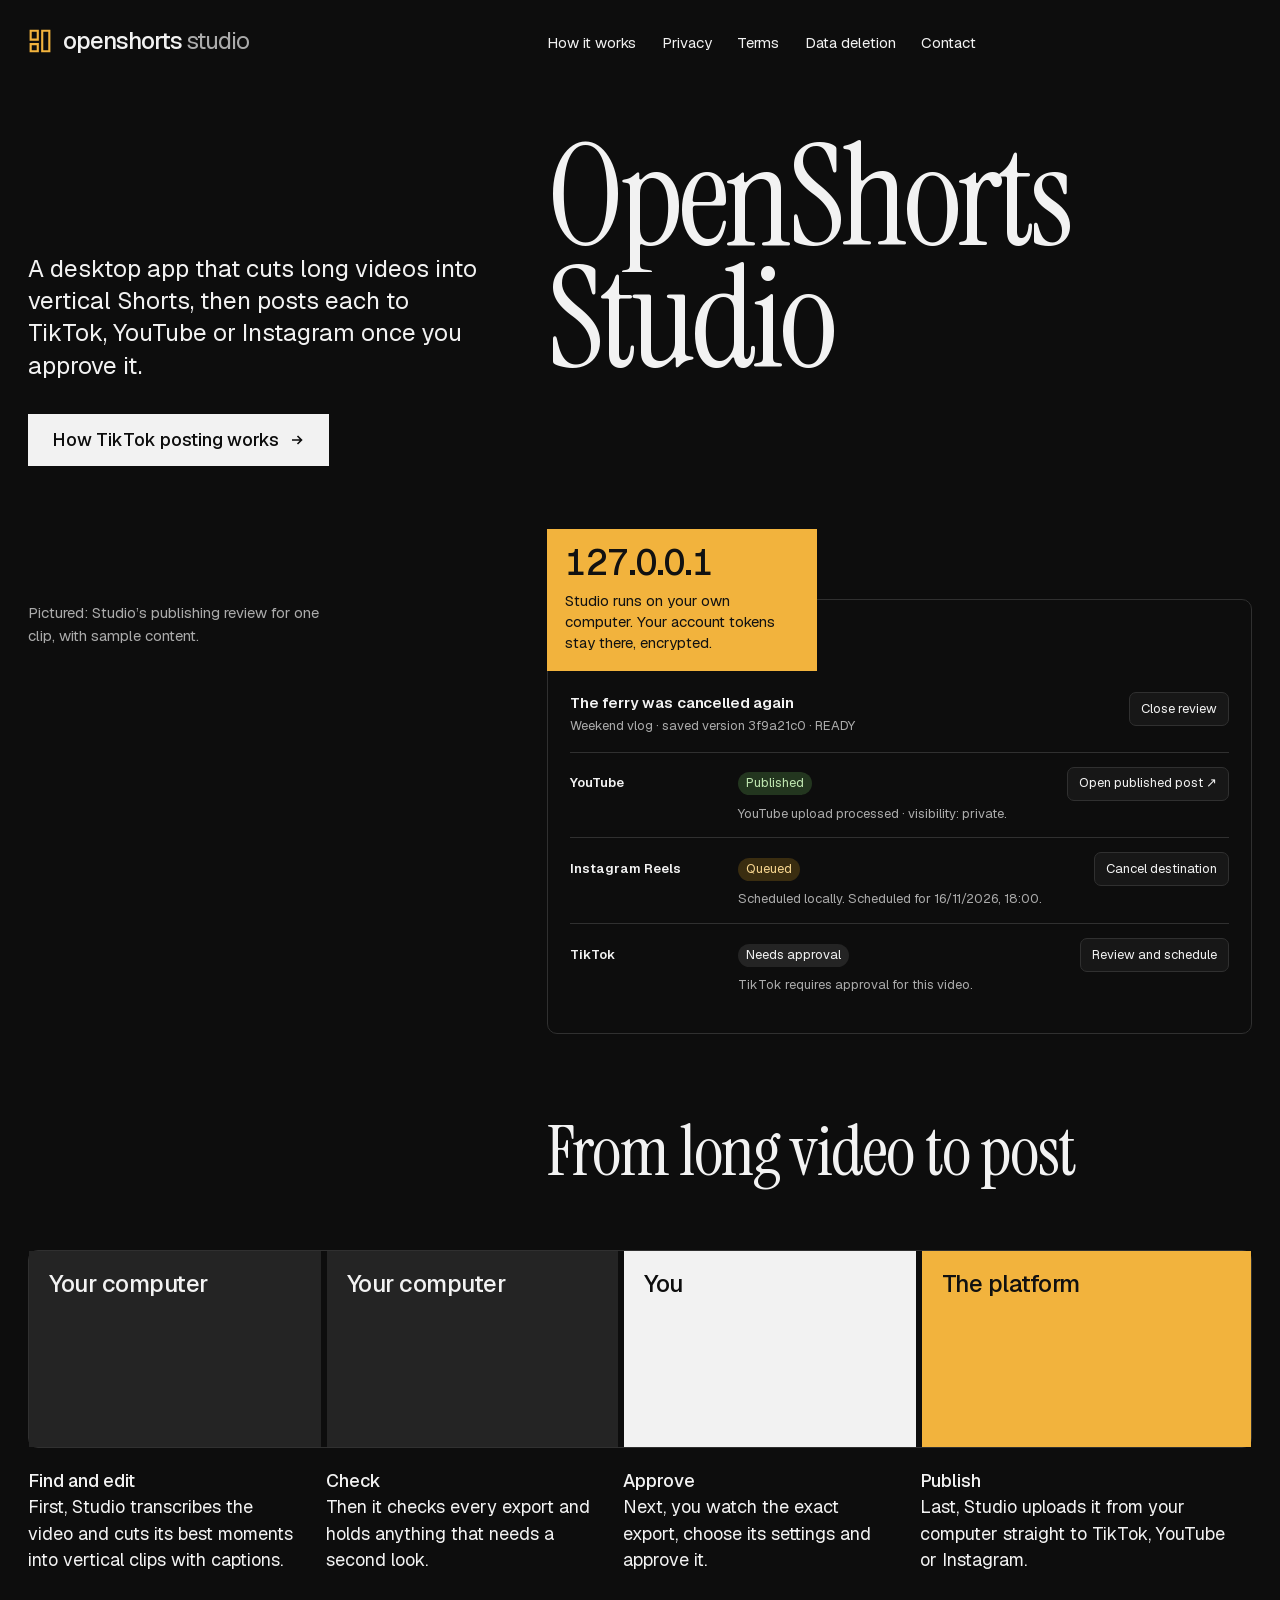
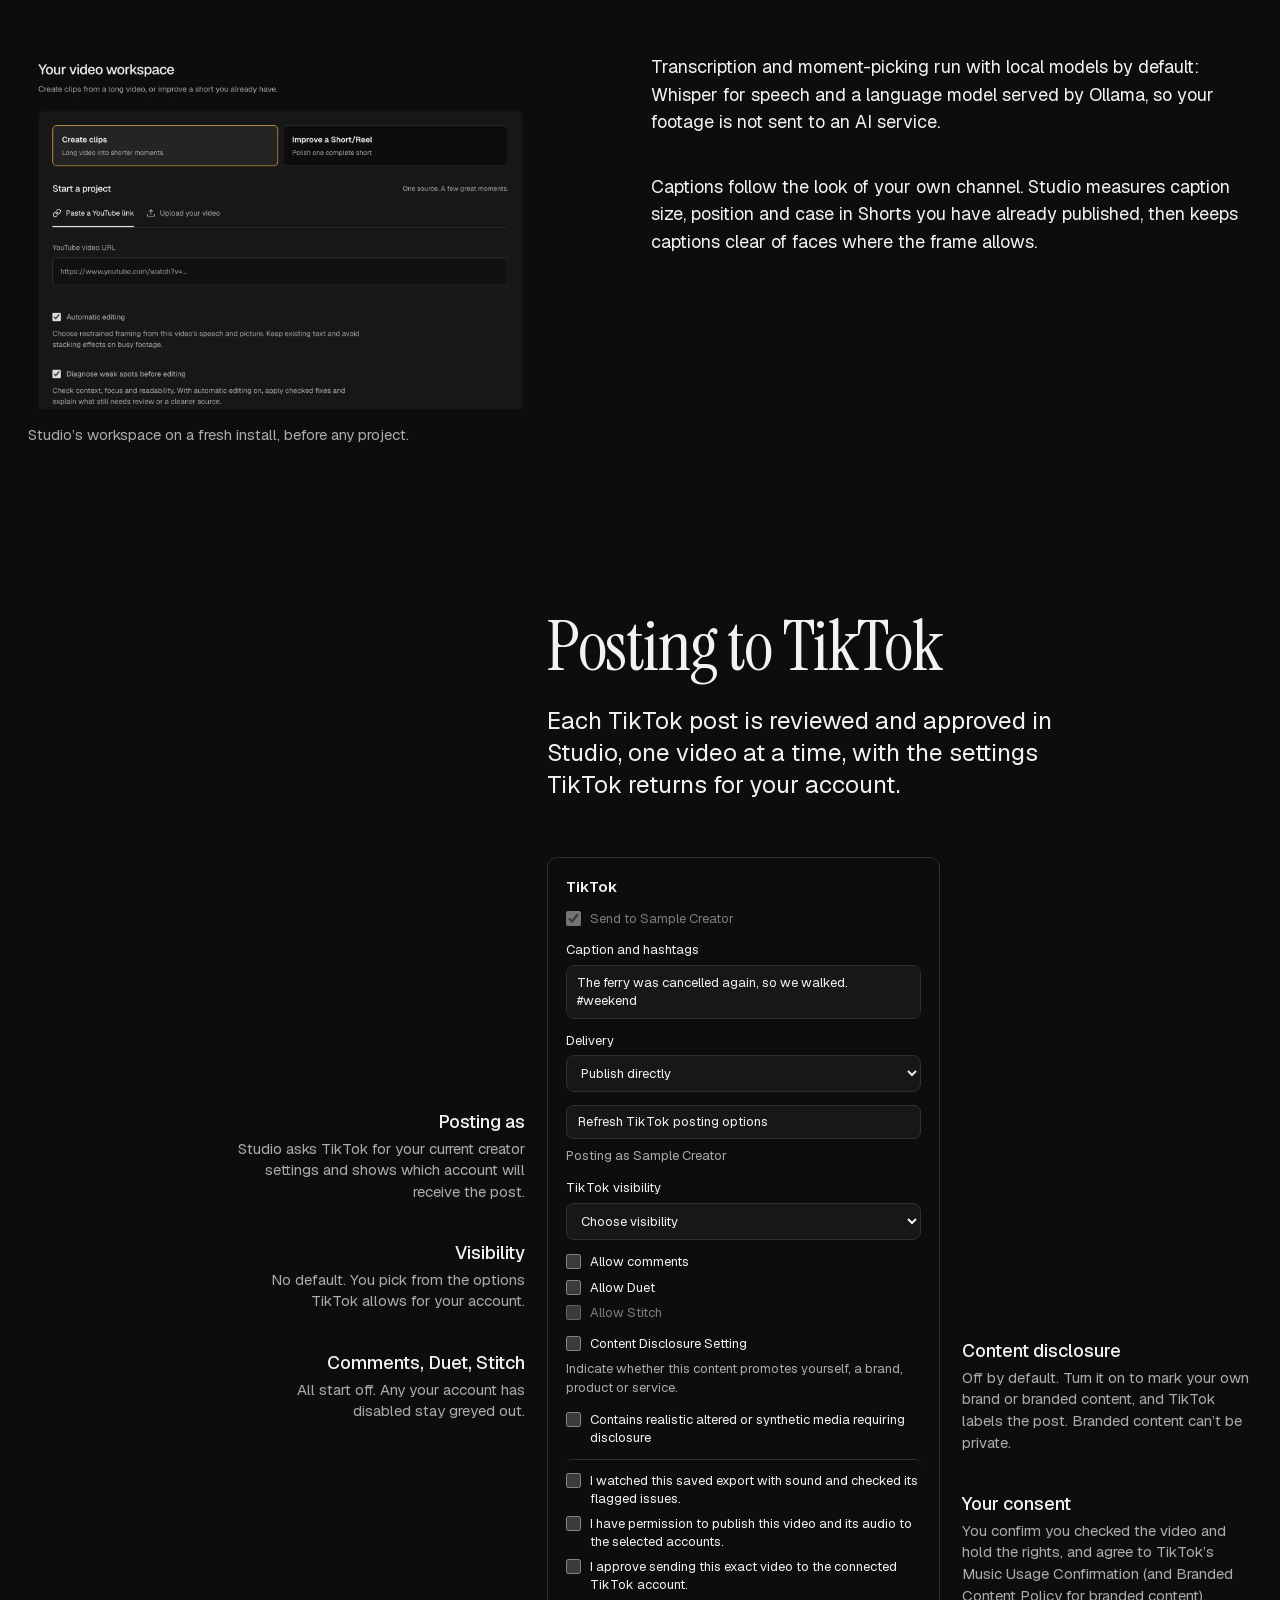
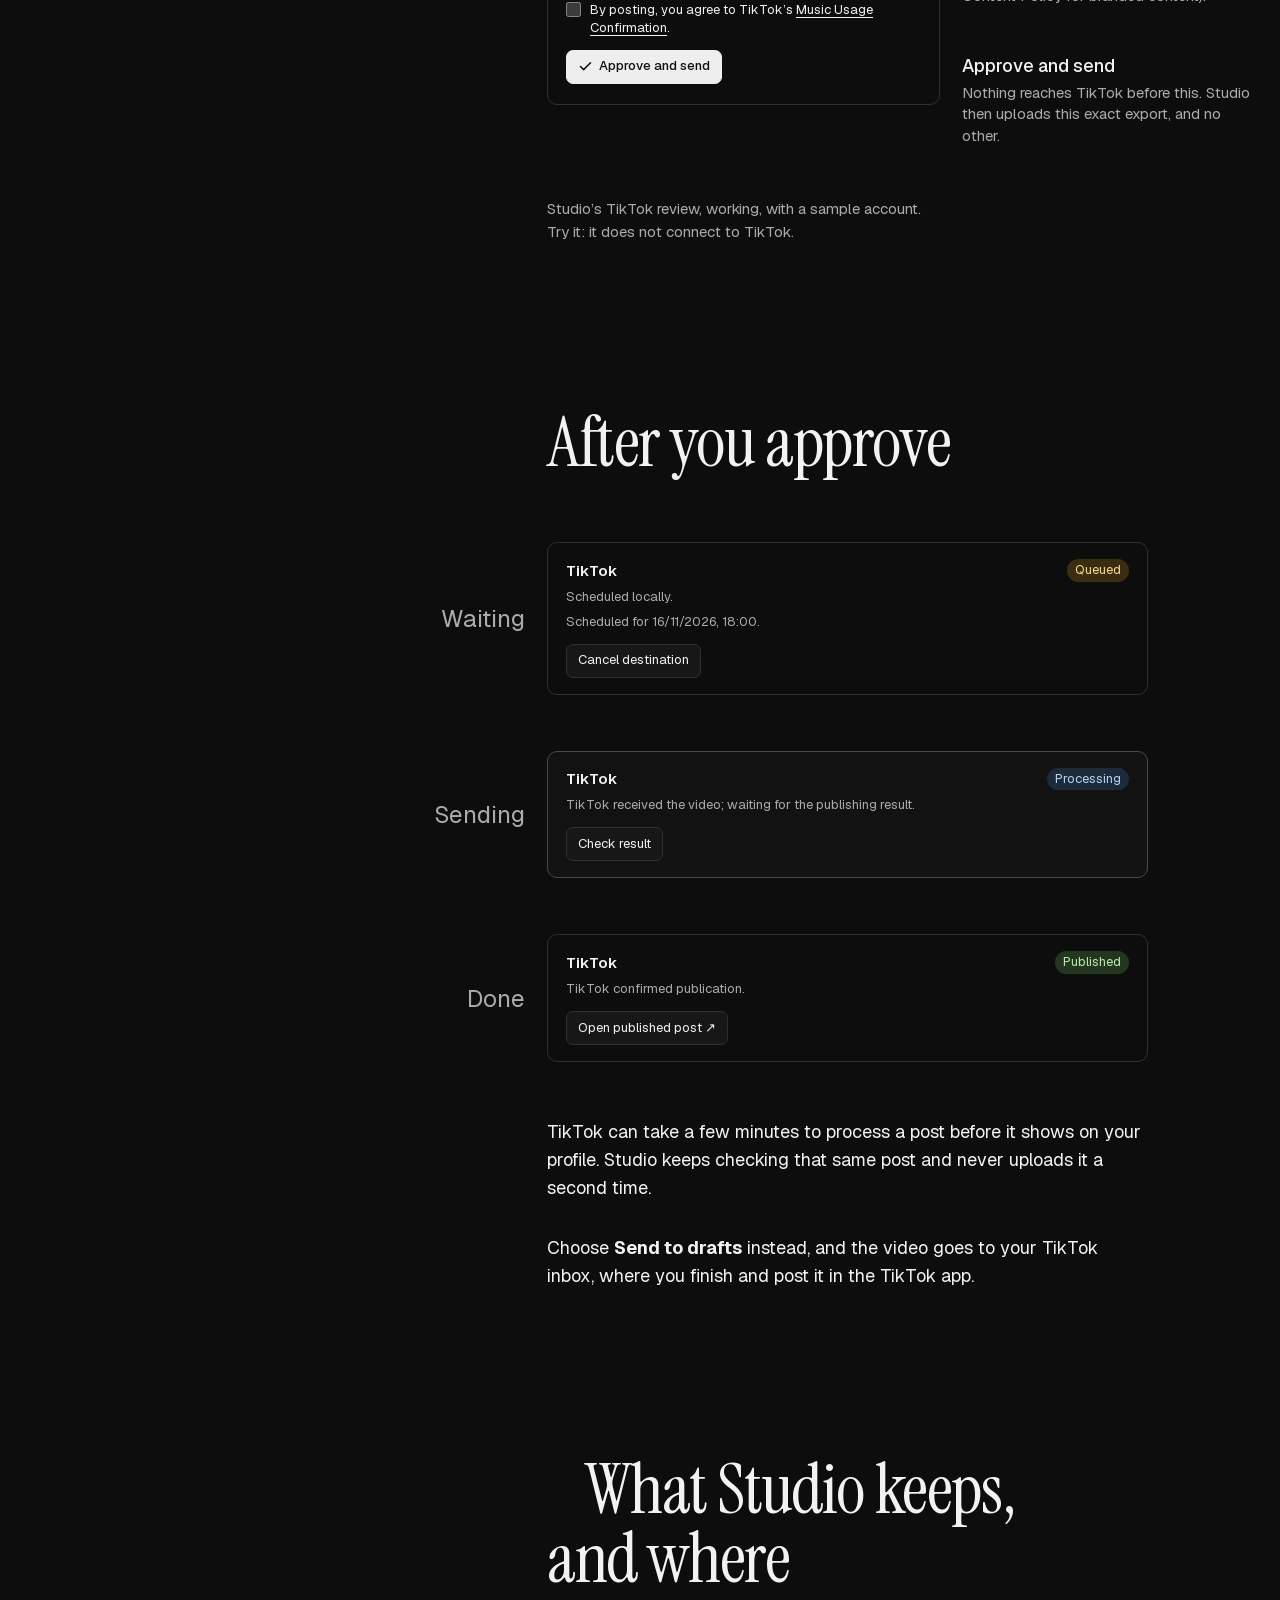
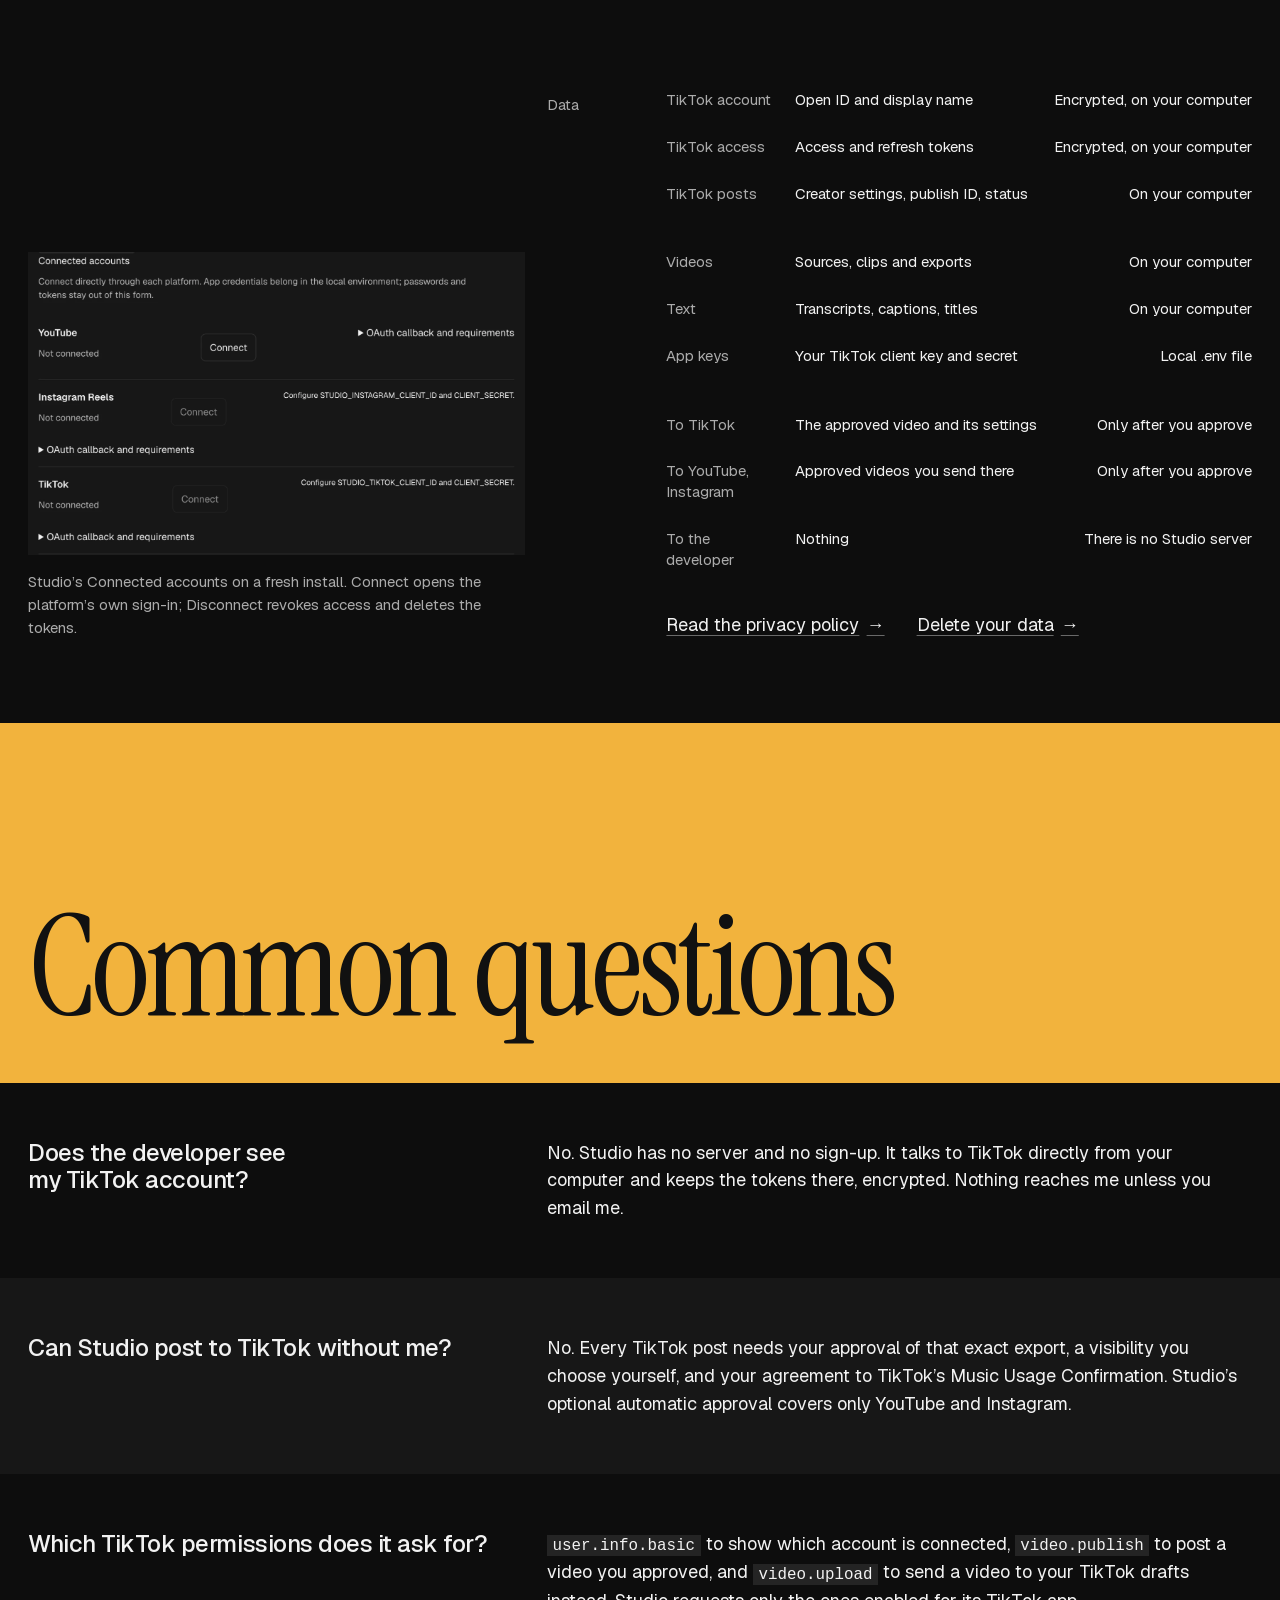
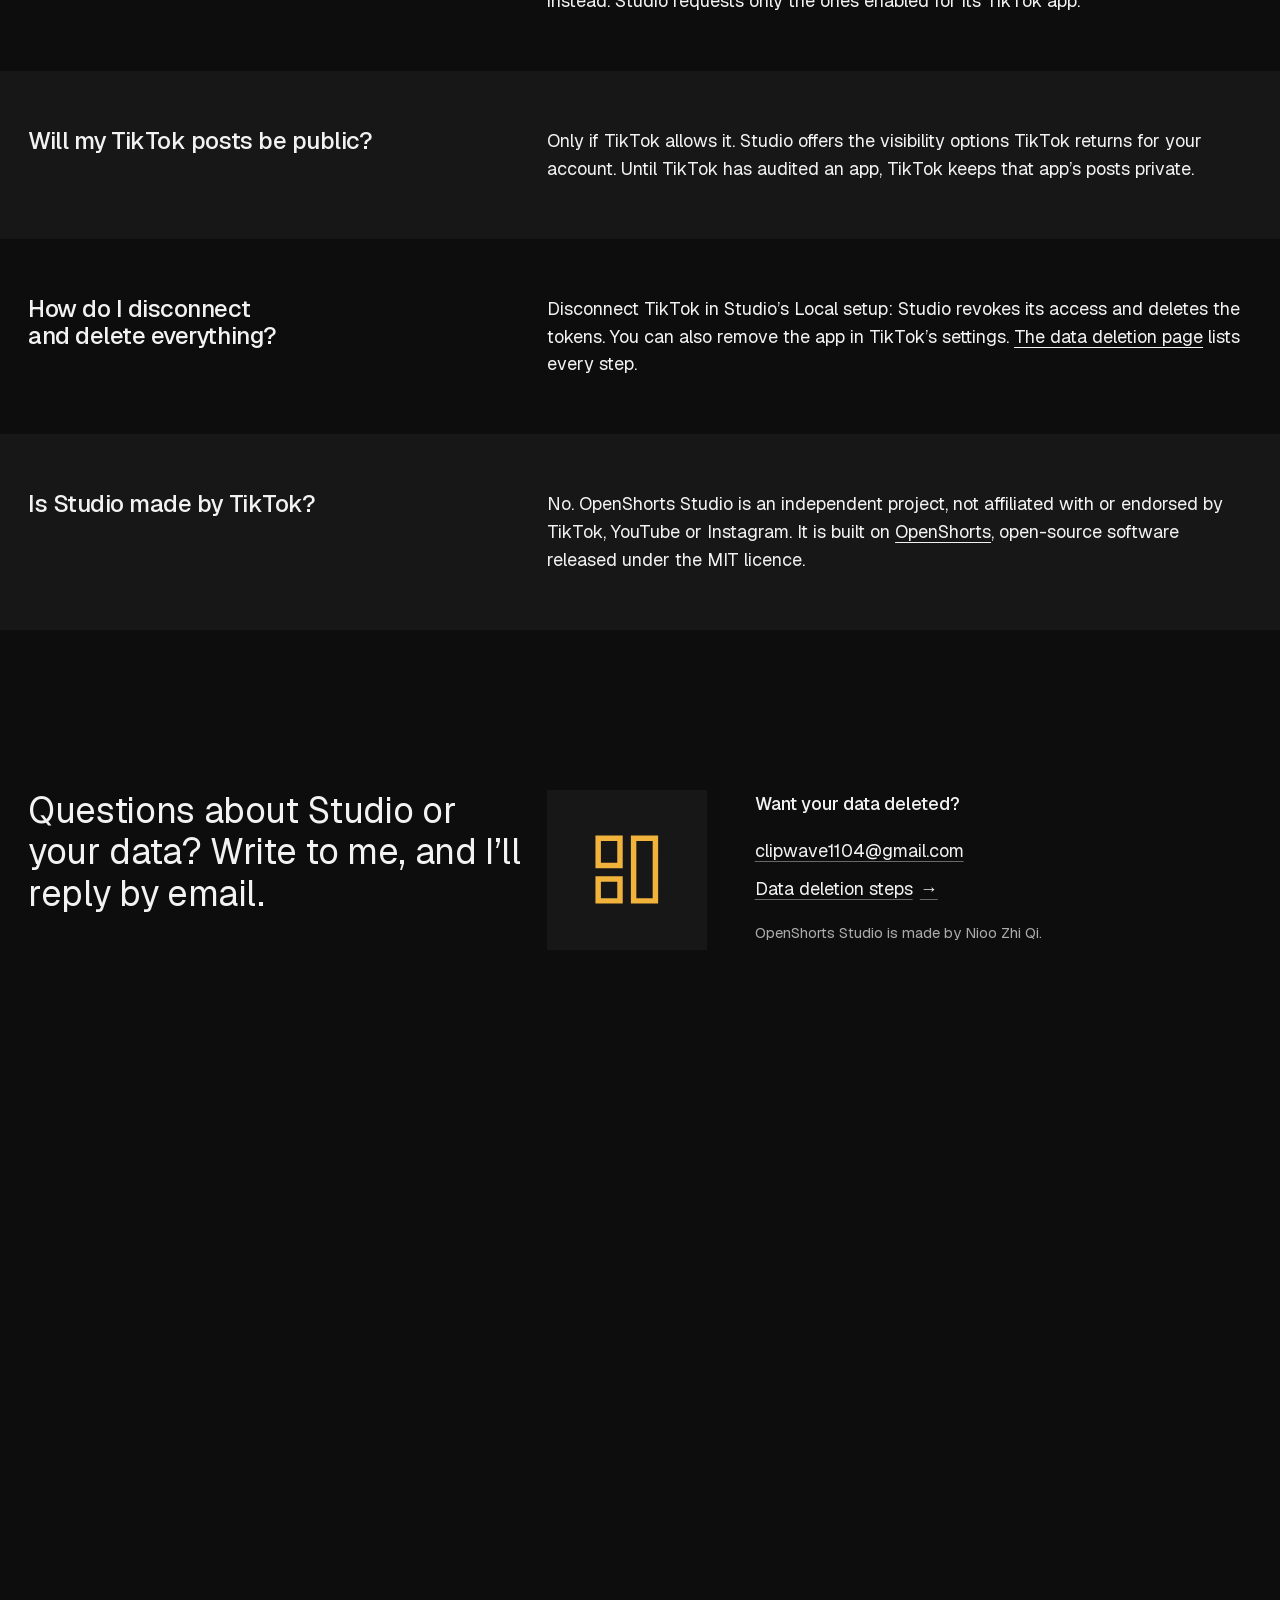
==== commit c9ebbd7c: "Match Studio's TikTok review to TikTok's content sharing guidelines The demo now has the Content Dis" ====
--- a/index.html
+++ b/index.html
@@ -130,26 +130,31 @@
                 <label class="ui-check"><input type="checkbox" name="stitch" disabled> Allow Stitch</label>
               </div>
               <div class="ui-group" data-part="commercial" data-direct>
-                <label class="ui-check"><input type="checkbox" id="tt-brand"> Promotes my own brand</label>
-                <label class="ui-check"><input type="checkbox" id="tt-branded"> Paid partnership with another brand</label>
-                <p class="ui-muted" id="tt-brand-note" hidden>TikTok will label this as promotional content or a paid partnership. Paid partnerships cannot use private visibility.</p>
+                <label class="ui-check"><input type="checkbox" id="tt-disclose"> Content Disclosure Setting</label>
+                <p class="ui-muted">Indicate whether this content promotes yourself, a brand, product or service.</p>
+                <div class="ui-group" id="tt-kinds" hidden>
+                  <label class="ui-check"><input type="checkbox" id="tt-brand"> <span><strong>Your brand</strong> · You are promoting yourself or your own business. This content will be classified as Brand Organic.</span></label>
+                  <label class="ui-check"><input type="checkbox" id="tt-branded"> <span><strong>Branded content</strong> · You are promoting another brand or a third party. This content will be classified as Branded Content.</span></label>
+                  <p class="ui-muted" id="tt-private-note" hidden>Branded content visibility cannot be set to private. Choose another visibility to mark branded content.</p>
+                  <p id="tt-label"></p>
+                </div>
               </div>
               <label class="ui-check"><input type="checkbox"> Contains realistic altered or synthetic media requiring disclosure</label>
               <div class="ui-group ui-group-rule" data-part="consent">
                 <label class="ui-check"><input type="checkbox" required> I watched this saved export with sound and checked its flagged issues.</label>
                 <label class="ui-check"><input type="checkbox" required> I have permission to publish this video and its audio to the selected accounts.</label>
                 <label class="ui-check"><input type="checkbox" required> I approve sending this exact video to the connected TikTok account.</label>
-                <label class="ui-check" id="tt-music" data-direct><input type="checkbox" required> <span>By posting, I agree to TikTok’s <a href="https://www.tiktok.com/legal/page/global/music-usage-confirmation/en" target="_blank" rel="noreferrer">Music Usage Confirmation</a><span id="tt-bc" hidden> and <a href="https://www.tiktok.com/legal/page/global/bc-policy/en" target="_blank" rel="noreferrer">Branded Content Policy</a></span></span></label>
+                <label class="ui-check" id="tt-music" data-direct><input type="checkbox" required> <span>By posting, you agree to TikTok’s <span id="tt-bc" hidden><a href="https://www.tiktok.com/legal/page/global/bc-policy/en" target="_blank" rel="noreferrer">Branded Content Policy</a> and </span><a href="https://www.tiktok.com/legal/page/global/music-usage-confirmation/en" target="_blank" rel="noreferrer">Music Usage Confirmation</a>.</span></label>
               </div>
               <div data-part="approve">
-                <button class="ui-btn ui-primary" type="submit"><svg width="15" height="15" viewBox="0 0 24 24" aria-hidden="true"><path d="M20 6 9 17l-5-5" fill="none" stroke="currentColor" stroke-width="2.4" stroke-linecap="round" stroke-linejoin="round"/></svg>Approve and send</button>
+                <button class="ui-btn ui-primary" type="submit" id="tt-approve"><svg width="15" height="15" viewBox="0 0 24 24" aria-hidden="true"><path d="M20 6 9 17l-5-5" fill="none" stroke="currentColor" stroke-width="2.4" stroke-linecap="round" stroke-linejoin="round"/></svg>Approve and send</button>
                 <p id="tt-result" role="status" aria-live="polite"></p>
               </div>
             </form>
           </div>
           <div class="notes notes-right">
-            <button type="button" class="note" data-note="commercial" style="top:470px"><b>Commercial content</b><span>Mark your own brand or a paid partnership, and TikTok labels the post. Paid partnerships can’t be private.</span></button>
-            <button type="button" class="note" data-note="consent" style="top:620px"><b>Your consent</b><span>You confirm you checked the video, hold the rights, and agree to TikTok’s Music Usage Confirmation.</span></button>
+            <button type="button" class="note" data-note="commercial" style="top:470px"><b>Content disclosure</b><span>Off by default. Turn it on to mark your own brand or branded content, and TikTok labels the post. Branded content can’t be private.</span></button>
+            <button type="button" class="note" data-note="consent" style="top:620px"><b>Your consent</b><span>You confirm you checked the video and hold the rights, and agree to TikTok’s Music Usage Confirmation (and Branded Content Policy for branded content).</span></button>
             <button type="button" class="note" data-note="approve" style="top:770px"><b>Approve and send</b><span>Nothing reaches TikTok before this. Studio then uploads this exact export, and no other.</span></button>
           </div>
         </div>
